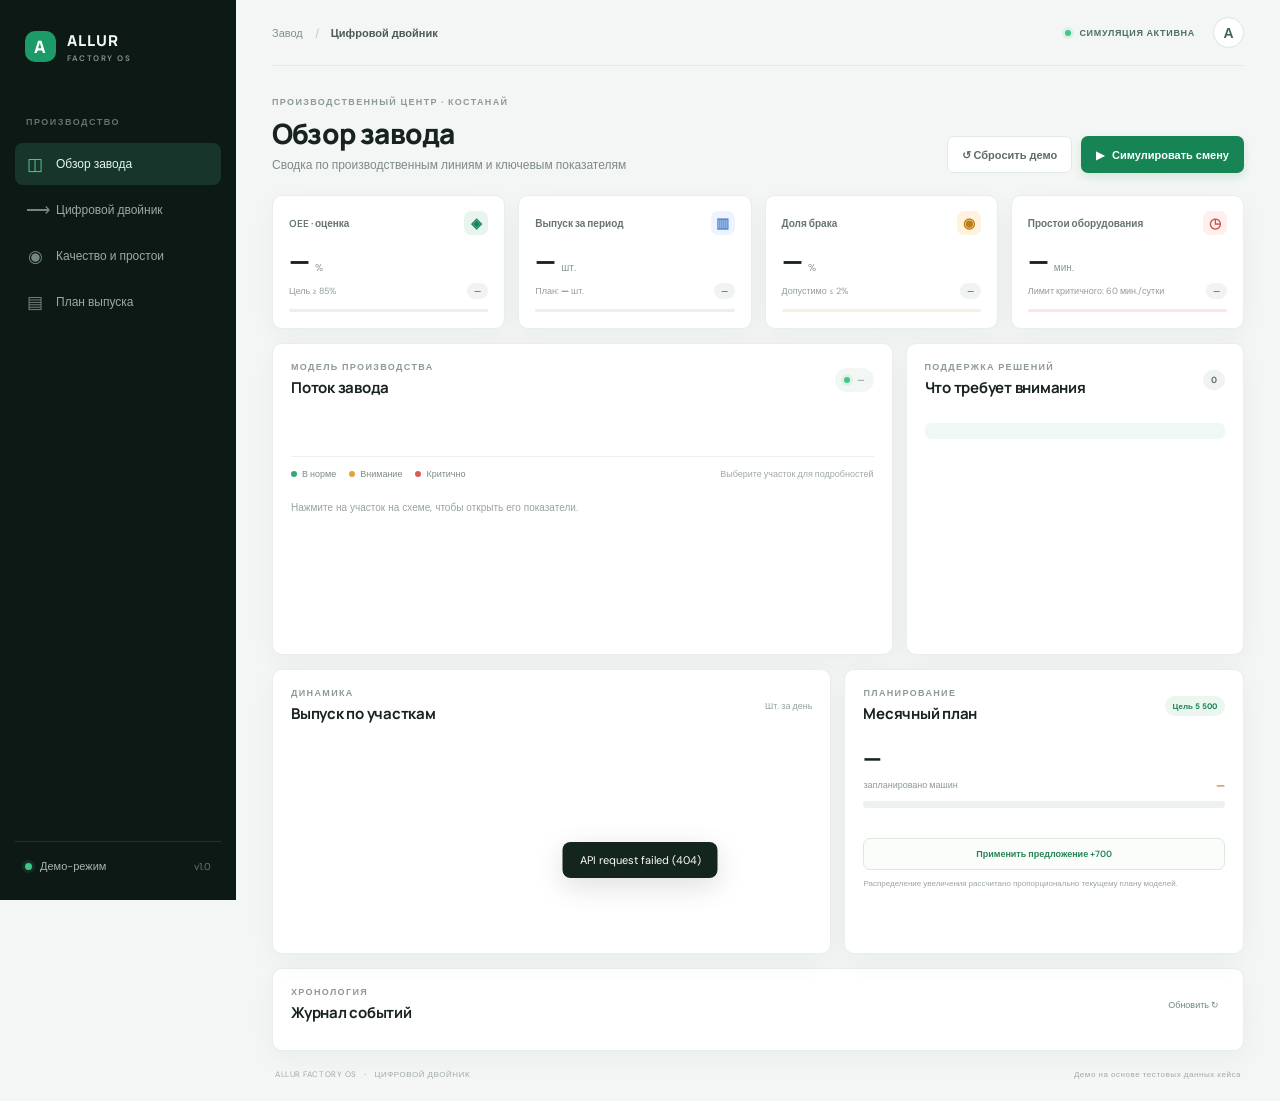
==== static/index.html @ 7ad5bb07 "new" ====
<!doctype html>
<html lang="ru">
<head>
  <meta charset="utf-8">
  <meta name="viewport" content="width=device-width, initial-scale=1">
  <meta name="theme-color" content="#0b1715">
  <title>Allur · Цифровой двойник</title>
  <link rel="preconnect" href="https://fonts.googleapis.com">
  <link rel="preconnect" href="https://fonts.gstatic.com" crossorigin>
  <link href="https://fonts.googleapis.com/css2?family=DM+Sans:wght@400;500;600;700&family=Manrope:wght@400;500;600;700;800&display=swap" rel="stylesheet">
  <link rel="stylesheet" href="/static/styles.css">
</head>
<body>
  <div class="app-shell">
    <aside class="sidebar">
      <a class="brand" href="/" aria-label="Allur главная"><span class="brand-mark">A</span><span>ALLUR <small>FACTORY OS</small></span></a>
      <div class="side-label">ПРОИЗВОДСТВО</div>
      <a class="nav-item active" href="#overview"><span>◫</span> Обзор завода</a>
      <a class="nav-item" href="#flow"><span>⟶</span> Цифровой двойник</a>
      <a class="nav-item" href="#quality"><span>◉</span> Качество и простои</a>
      <a class="nav-item" href="#planning"><span>▤</span> План выпуска</a>
      <div class="sidebar-bottom"><span class="live-dot"></span><span>Демо-режим</span><span class="side-version">v1.0</span></div>
    </aside>

    <main class="main-content" id="overview">
      <header class="topbar">
        <div class="breadcrumbs">Завод <span>/</span> <b>Цифровой двойник</b></div>
        <div class="topbar-right"><span class="live-indicator"><i></i> СИМУЛЯЦИЯ АКТИВНА</span><span class="avatar">А</span></div>
      </header>

      <section class="page-heading">
        <div><div class="eyebrow">ПРОИЗВОДСТВЕННЫЙ ЦЕНТР · КОСТАНАЙ</div><h1>Обзор завода</h1><p id="subtitle">Сводка по производственным линиям и ключевым показателям</p></div>
        <div class="heading-actions"><button class="button button-quiet" id="reset-button">↺ Сбросить демо</button><button class="button button-primary" id="shift-button">▶ <span>Симулировать смену</span></button></div>
      </section>

      <section class="kpi-grid" aria-label="Ключевые показатели">
        <article class="kpi-card"><div class="kpi-top"><span>OEE · оценка</span><span class="kpi-icon green">◈</span></div><div class="kpi-value"><strong id="kpi-oee">—</strong><span>%</span></div><div class="kpi-foot"><span id="oee-note">Цель ≥ 85%</span><span id="oee-state" class="pill">—</span></div><div class="meter"><i id="oee-meter"></i></div></article>
        <article class="kpi-card"><div class="kpi-top"><span>Выпуск за период</span><span class="kpi-icon blue">▥</span></div><div class="kpi-value"><strong id="kpi-output">—</strong><span>шт.</span></div><div class="kpi-foot"><span>План: <b id="kpi-planned">—</b> шт.</span><span id="attainment" class="pill">—</span></div><div class="meter blue-meter"><i id="output-meter"></i></div></article>
        <article class="kpi-card"><div class="kpi-top"><span>Доля брака</span><span class="kpi-icon amber">◉</span></div><div class="kpi-value"><strong id="kpi-defects">—</strong><span>%</span></div><div class="kpi-foot"><span>Допустимо ≤ 2%</span><span id="quality-state" class="pill">—</span></div><div class="meter amber-meter"><i id="quality-meter"></i></div></article>
        <article class="kpi-card"><div class="kpi-top"><span>Простои оборудования</span><span class="kpi-icon rose">◷</span></div><div class="kpi-value"><strong id="kpi-downtime">—</strong><span>мин.</span></div><div class="kpi-foot"><span>Лимит критичного: 60 мин./сутки</span><span id="downtime-state" class="pill">—</span></div><div class="meter rose-meter"><i id="downtime-meter"></i></div></article>
      </section>

      <section class="content-grid">
        <article class="panel flow-panel" id="flow">
          <div class="panel-heading"><div><div class="eyebrow">МОДЕЛЬ ПРОИЗВОДСТВА</div><h2>Поток завода</h2></div><span class="date-chip"><i></i><span id="flow-date">—</span></span></div>
          <div class="flow-map" id="flow-map"></div>
          <div class="flow-legend"><span><i class="legend-dot normal"></i>В норме</span><span><i class="legend-dot warning"></i>Внимание</span><span><i class="legend-dot critical"></i>Критично</span><span class="flow-hint">Выберите участок для подробностей</span></div>
          <div class="area-detail" id="area-detail"><div class="detail-empty">Нажмите на участок на схеме, чтобы открыть его показатели.</div></div>
        </article>

        <article class="panel insights-panel" id="quality">
          <div class="panel-heading"><div><div class="eyebrow">ПОДДЕРЖКА РЕШЕНИЙ</div><h2>Что требует внимания</h2></div><span class="count-badge" id="insight-count">0</span></div>
          <div class="insights-list" id="insights-list"></div>
          <div class="alert-box" id="alert-box"></div>
        </article>
      </section>

      <section class="lower-grid">
        <article class="panel chart-panel"><div class="panel-heading"><div><div class="eyebrow">ДИНАМИКА</div><h2>Выпуск по участкам</h2></div><span class="chart-caption">Шт. за день</span></div><div class="chart-wrap"><canvas id="output-chart" height="210"></canvas></div><div class="chart-legend" id="chart-legend"></div></article>
        <article class="panel planning-panel" id="planning"><div class="panel-heading"><div><div class="eyebrow">ПЛАНИРОВАНИЕ</div><h2>Месячный план</h2></div><span class="target-chip">Цель 5 500</span></div><div class="plan-summary"><div><strong id="plan-total">—</strong><span>запланировано машин</span></div><div class="plan-gap" id="plan-gap">—</div></div><div class="plan-progress"><div id="plan-progress-fill"></div></div><div class="plan-list" id="plan-list"></div><button class="button button-outline" id="apply-plan-button">Применить предложение +700</button><p class="muted-note">Распределение увеличения рассчитано пропорционально текущему плану моделей.</p></article>
      </section>

      <section class="panel event-panel"><div class="panel-heading"><div><div class="eyebrow">ХРОНОЛОГИЯ</div><h2>Журнал событий</h2></div><button class="text-button" id="refresh-button">Обновить ↻</button></div><div class="event-list" id="event-list"></div></section>
      <footer class="footer"><span>ALLUR FACTORY OS <b>·</b> ЦИФРОВОЙ ДВОЙНИК</span><span>Демо на основе тестовых данных кейса</span></footer>
    </main>
  </div>

  <dialog id="scenario-dialog" class="scenario-dialog"><form method="dialog"><button class="dialog-close" aria-label="Закрыть">×</button></form><div class="eyebrow">ДЕМО-СЦЕНАРИЙ</div><h2>Выберите событие смены</h2><p>Новые данные добавятся в цифровой двойник и обновят показатели, статусы участков и рекомендации.</p><div class="scenario-options"><button class="scenario-option" data-scenario="normal"><span class="scenario-symbol green">✓</span><span><b>Штатная смена</b><small>Плановая работа без сбоев</small></span><span>→</span></button><button class="scenario-option" data-scenario="failure"><span class="scenario-symbol red">!</span><span><b>Сбой оборудования</b><small>Камера окраски простаивает 68 минут</small></span><span>→</span></button><button class="scenario-option" data-scenario="quality"><span class="scenario-symbol amber">◉</span><span><b>Рост брака</b><small>На окраске обнаружено 8 дефектов</small></span><span>→</span></button></div></dialog>
  <div class="toast" id="toast" role="status"></div>
  <script src="/static/app.js"></script>
</body>
</html>
---- static/styles.css ----
:root{--bg:#f3f6f4;--surface:#fff;--ink:#18231f;--muted:#7f8d86;--line:#e8eeea;--green:#18855b;--green-dark:#0d6240;--green-pale:#e8f5ee;--amber:#d89124;--amber-pale:#fff3dd;--red:#d7544d;--red-pale:#fff0ee;--blue:#4b83d1;--shadow:0 8px 28px rgba(29,55,43,.045)}*{box-sizing:border-box}body{margin:0;background:var(--bg);color:var(--ink);font-family:'DM Sans',sans-serif;font-size:14px}button{font:inherit;cursor:pointer}.app-shell{min-height:100vh}.sidebar{position:fixed;inset:0 auto 0 0;width:236px;background:#0c1915;color:#a5b5ac;padding:24px 15px;display:flex;flex-direction:column;z-index:5}.brand{height:44px;display:flex;align-items:center;gap:11px;padding:0 10px;color:#f4f8f5;text-decoration:none;font-family:Manrope,sans-serif;font-weight:800;font-size:15px;letter-spacing:1px}.brand small{display:block;font:600 8px 'DM Sans',sans-serif;color:#83988d;letter-spacing:1.55px;margin-top:2px}.brand-mark{width:31px;height:31px;border-radius:10px;background:#1c9b68;color:white;display:grid;place-items:center;font:800 17px Manrope}.side-label{margin:48px 11px 13px;color:#62746a;font-size:9px;font-weight:700;letter-spacing:1.5px}.nav-item{height:42px;padding:0 11px;border-radius:8px;display:flex;align-items:center;gap:12px;color:#9aaba2;text-decoration:none;font-weight:500;font-size:12px;margin:2px 0}.nav-item span{font-size:17px;width:18px;text-align:center;color:#74877c}.nav-item.active{background:#17352a;color:#e6f7ed}.nav-item.active span{color:#57cd91}.sidebar-bottom{margin-top:auto;border-top:1px solid #22332b;padding:17px 10px 3px;display:flex;align-items:center;gap:8px;font-size:11px}.live-dot,.live-indicator i,.date-chip i{width:7px;height:7px;border-radius:50%;background:#40c784;box-shadow:0 0 0 3px rgba(64,199,132,.12)}.side-version{margin-left:auto;color:#677970;font-size:10px}.main-content{margin-left:236px;max-width:1620px;padding:0 36px 18px}.topbar{height:66px;border-bottom:1px solid #e5ebe7;display:flex;align-items:center;justify-content:space-between}.breadcrumbs{font-size:11px;color:#84918a}.breadcrumbs span{margin:0 9px;color:#bec8c2}.breadcrumbs b{color:#4c5b53;font-weight:600}.topbar-right{display:flex;align-items:center;gap:18px}.live-indicator{font-size:9px;letter-spacing:.7px;font-weight:700;color:#4c7160;display:flex;align-items:center;gap:8px}.live-indicator i{width:6px;height:6px}.avatar{width:31px;height:31px;border:1px solid #dce5df;border-radius:50%;display:grid;place-items:center;color:#416655;background:white;font-weight:700}.page-heading{display:flex;justify-content:space-between;align-items:flex-end;padding:30px 0 22px}.eyebrow{font-size:9px;letter-spacing:1.35px;font-weight:700;color:#8d9b93}.page-heading h1{font:800 28px Manrope,sans-serif;margin:6px 0 5px;letter-spacing:-.8px}.page-heading p{margin:0;color:#7e8b84;font-size:12px}.heading-actions{display:flex;gap:9px}.button{height:37px;padding:0 14px;border:1px solid transparent;border-radius:7px;font-size:11px;font-weight:600;display:inline-flex;align-items:center;justify-content:center;gap:8px;transition:.15s}.button:disabled{opacity:.6;cursor:wait}.button-primary{background:#168455;color:white;box-shadow:0 4px 10px #16845524}.button-primary:hover{background:#0d7047}.button-quiet{background:white;border-color:#e1e9e3;color:#5e6c64}.button-quiet:hover,.button-outline:hover{border-color:#168455;color:#168455}.kpi-grid{display:grid;grid-template-columns:repeat(4,minmax(0,1fr));gap:13px}.kpi-card,.panel{background:var(--surface);border:1px solid var(--line);border-radius:10px;box-shadow:var(--shadow)}.kpi-card{padding:15px 16px 13px;min-height:134px}.kpi-top{display:flex;justify-content:space-between;align-items:center;color:#66756c;font-size:10px;font-weight:600}.kpi-icon{width:24px;height:24px;border-radius:7px;display:grid;place-items:center;font-size:14px}.green{color:#17875b;background:var(--green-pale)}.blue{color:#4b83d1;background:#edf4ff}.amber{color:#bd7d19;background:var(--amber-pale)}.rose{color:#c7524a;background:var(--red-pale)}.kpi-value{display:flex;align-items:baseline;gap:6px;margin:7px 0 4px}.kpi-value strong{font:800 27px Manrope,sans-serif;letter-spacing:-1px}.kpi-value>span{font-size:10px;color:#8b9991}.kpi-foot{display:flex;align-items:center;justify-content:space-between;color:#929e97;font-size:9px}.kpi-foot b{color:#65736b;font-weight:600}.pill{border-radius:20px;padding:3px 7px;background:#f0f3f1;color:#69766f;font-size:8px;font-weight:700}.pill.good{background:var(--green-pale);color:#17875b}.pill.warn{background:var(--amber-pale);color:#a87114}.pill.bad{background:var(--red-pale);color:#c04b43}.meter{height:3px;background:#e9f1ec;border-radius:5px;margin-top:10px;overflow:hidden}.meter i{display:block;height:100%;width:0;background:#25a56e;border-radius:5px;transition:width .4s}.blue-meter i{background:#6294dc}.amber-meter{background:#f7f0e3}.amber-meter i{background:#dda33d}.rose-meter{background:#f7e8e6}.rose-meter i{background:#d66a62}.content-grid{display:grid;grid-template-columns:minmax(0,1.65fr) minmax(300px,.9fr);gap:13px;margin-top:14px}.panel{padding:17px 18px}.flow-panel,.insights-panel{min-height:312px}.panel-heading{display:flex;align-items:center;justify-content:space-between}.panel-heading h2{font:700 15px Manrope,sans-serif;margin:4px 0 0;letter-spacing:-.25px}.date-chip{background:#f3f7f4;color:#6c7c72;border-radius:20px;padding:6px 9px;display:flex;align-items:center;gap:7px;font-size:9px}.date-chip i{width:6px;height:6px}.flow-map{display:grid;grid-template-columns:repeat(6,minmax(0,1fr));gap:0;align-items:center;margin:35px 0 23px}.flow-node{position:relative;text-align:center;cursor:pointer;min-width:0}.flow-node:not(:last-child):after{content:'';position:absolute;top:22px;left:calc(50% + 26px);right:calc(-50% + 26px);height:1px;background:#dce7df}.flow-node:not(:last-child):before{content:'›';position:absolute;top:12px;right:-3px;color:#9eafa4;font-size:19px;z-index:1}.node-icon{margin:0 auto 9px;width:45px;height:45px;border-radius:12px;border:1px solid #dfeae2;background:#f5faf6;display:grid;place-items:center;font-size:19px;position:relative;z-index:2;transition:.2s}.flow-node:hover .node-icon,.flow-node.selected .node-icon{transform:translateY(-2px);box-shadow:0 5px 14px #17352a15}.flow-node.normal .node-icon{color:#17875b;border-color:#cde8d7;background:#eff9f2}.flow-node.warning .node-icon{color:#b77b1e;border-color:#f1dfb9;background:#fff8e9}.flow-node.critical .node-icon{color:#c85048;border-color:#f4ceca;background:#fff1ef;animation:softPulse 1.8s infinite}@keyframes softPulse{50%{box-shadow:0 0 0 5px #db5b4b12}}.node-name{font-size:9px;line-height:1.35;font-weight:700;color:#405047;min-height:24px}.node-status{font-size:8px;margin-top:4px;color:#96a39c}.flow-node.normal .node-status{color:#299268}.flow-node.warning .node-status{color:#b27a20}.flow-node.critical .node-status{color:#c65249}.flow-legend{display:flex;align-items:center;gap:13px;border-top:1px solid #edf1ee;padding-top:11px;color:#7d8b82;font-size:9px}.flow-legend>span{display:flex;align-items:center;gap:5px}.legend-dot{height:6px;width:6px;border-radius:50%}.legend-dot.normal{background:#34a871}.legend-dot.warning{background:#e0a53b}.legend-dot.critical{background:#d95d54}.flow-hint{margin-left:auto;color:#a0aaa4}.area-detail{margin-top:12px;min-height:39px}.detail-empty{font-size:10px;color:#98a39d;padding:9px 0}.detail-card{display:grid;grid-template-columns:1fr repeat(3,auto);gap:17px;align-items:center;padding:9px 11px;background:#f7faf8;border:1px solid #edf2ee;border-radius:7px}.detail-title{font-size:10px;font-weight:700}.detail-title small{display:block;color:#89978f;font-size:8px;font-weight:400;margin-top:3px}.detail-metric{font-size:11px;font-weight:700;text-align:right}.detail-metric small{display:block;color:#91a098;font-size:8px;font-weight:400;margin-top:3px}.count-badge{background:#f0f3f1;border-radius:20px;padding:4px 8px;color:#66746c;font-size:9px;font-weight:700}.insights-list{margin-top:15px;display:grid;gap:8px}.insight{border:1px solid #edf0ed;border-radius:7px;padding:10px 11px;display:grid;grid-template-columns:25px 1fr;gap:9px}.insight-mark{height:24px;width:24px;border-radius:7px;background:#fff3e1;color:#bb7e1b;display:grid;place-items:center;font-size:12px}.insight.high .insight-mark{background:#fff0ee;color:#c75048}.insight h3{font-size:10px;margin:0 0 4px;font-weight:700}.insight p{font-size:9px;line-height:1.45;color:#77867d;margin:0}.insight .action{color:#526258;margin-top:5px}.alert-box{margin-top:10px;background:#f0f8f3;color:#527460;border-radius:6px;padding:8px 10px;font-size:9px;line-height:1.4}.alert-box.has-alert{background:#fff5e8;color:#97671c}.lower-grid{display:grid;grid-template-columns:minmax(0,1.4fr) minmax(300px,1fr);gap:13px;margin-top:14px}.chart-panel,.planning-panel{min-height:285px}.chart-caption{font-size:9px;color:#93a098}.chart-wrap{height:190px;margin-top:10px}.chart-wrap canvas{width:100%;height:100%}.chart-legend{display:flex;gap:17px;color:#748279;font-size:9px}.chart-legend span{display:flex;align-items:center;gap:6px}.chart-legend i{height:7px;width:7px;border-radius:50%}.target-chip{font-size:8px;color:#188459;background:#eaf6ee;padding:5px 8px;border-radius:20px;font-weight:700}.plan-summary{display:flex;justify-content:space-between;align-items:flex-end;margin:17px 0 9px}.plan-summary>div:first-child strong{font:800 24px Manrope,sans-serif;letter-spacing:-.8px;display:block}.plan-summary>div:first-child span{font-size:9px;color:#8c9991}.plan-gap{font-size:10px;color:#bb7e1b;font-weight:700}.plan-progress{height:7px;border-radius:8px;background:#edf2ee;overflow:hidden}.plan-progress div{height:100%;background:linear-gradient(90deg,#18865a,#54bd86);border-radius:8px;width:0;transition:width .4s}.plan-list{display:grid;gap:8px;margin:15px 0}.plan-row{display:grid;grid-template-columns:minmax(100px,1fr) 1.2fr 50px;gap:10px;align-items:center;font-size:9px;color:#58675e}.plan-row strong{text-align:right;font-size:9px}.plan-bar{height:5px;border-radius:5px;background:#edf2ee;overflow:hidden}.plan-bar i{height:100%;display:block;background:#7cbd96;border-radius:5px}.plan-add{font-size:8px;color:#248357;text-align:right}.button-outline{height:32px;width:100%;border-color:#dce8df;color:#268357;background:#fbfdfb;font-size:9px}.muted-note{color:#9aa59e;font-size:8px;line-height:1.4;margin:8px 0 0}.event-panel{margin-top:14px}.event-list{display:grid;margin-top:10px}.event-row{display:grid;grid-template-columns:23px 1fr auto;align-items:start;gap:9px;padding:10px 2px;border-top:1px solid #f0f3f1}.event-icon{width:21px;height:21px;border-radius:7px;background:#eff7f1;color:#27875a;display:grid;place-items:center;font-size:11px}.event-icon.critical{background:#fff0ee;color:#c75048}.event-icon.warning{background:#fff5e6;color:#b77d20}.event-copy b{font-size:9px;font-weight:700}.event-copy p{margin:3px 0 0;color:#8a9790;font-size:8px}.event-time{font-size:8px;color:#a0aaa4;white-space:nowrap}.event-empty{padding:19px 0;text-align:center;color:#9aa59e;font-size:10px}.text-button{border:0;background:none;color:#6f8a7a;font-size:9px}.footer{display:flex;justify-content:space-between;padding:18px 3px 4px;color:#a1aca5;font-size:8px;letter-spacing:.55px}.footer b{margin:0 5px;color:#bdc8c1}.scenario-dialog{width:min(460px,calc(100% - 28px));border:1px solid #e6ede8;border-radius:14px;padding:24px;box-shadow:0 20px 80px #0c19154a}.scenario-dialog::backdrop{background:#0c19158a;backdrop-filter:blur(3px)}.scenario-dialog h2{font:800 21px Manrope,sans-serif;margin:7px 0}.scenario-dialog>p{font-size:11px;line-height:1.55;color:#7d8982;margin:0 0 17px}.dialog-close{position:absolute;right:15px;top:13px;border:0;background:none;color:#75837b;font-size:23px}.scenario-options{display:grid;gap:8px}.scenario-option{border:1px solid #e8eeea;border-radius:8px;background:#fff;display:grid;grid-template-columns:33px 1fr auto;align-items:center;text-align:left;gap:10px;padding:11px}.scenario-option:hover{border-color:#a8d7b8;background:#fbfefb}.scenario-symbol{width:31px;height:31px;border-radius:9px;display:grid;place-items:center}.scenario-symbol.red{background:#fff0ee;color:#c85048}.scenario-option b,.scenario-option small{display:block}.scenario-option b{font-size:10px}.scenario-option small{margin-top:4px;color:#89968e;font-size:9px}.scenario-option>span:last-child{font-size:17px;color:#8b9991}.toast{position:fixed;bottom:22px;left:50%;transform:translate(-50%,20px);padding:11px 17px;background:#13251c;color:white;border-radius:8px;font-size:11px;box-shadow:0 8px 30px #0002;opacity:0;pointer-events:none;transition:.2s;z-index:10}.toast.show{opacity:1;transform:translate(-50%,0)}
@media(max-width:1120px){.main-content{padding:0 23px 18px}.sidebar{width:205px}.main-content{margin-left:205px}.kpi-grid{grid-template-columns:repeat(2,1fr)}.content-grid{grid-template-columns:1fr}.insights-panel{min-height:0}.flow-map{margin-top:29px}.lower-grid{grid-template-columns:1fr}.chart-panel{min-height:270px}}
@media(max-width:700px){.sidebar{width:56px;padding:15px 7px}.brand{padding:0;justify-content:center}.brand>span:last-child,.side-label,.nav-item:not(.active),.nav-item.active{font-size:0}.brand-mark{flex-shrink:0}.nav-item{justify-content:center;padding:0}.nav-item span{font-size:18px}.sidebar-bottom{justify-content:center;padding:13px 0}.sidebar-bottom span:not(.live-dot){display:none}.main-content{margin-left:56px;padding:0 13px 16px}.topbar{height:52px}.breadcrumbs{font-size:9px}.topbar-right{gap:9px}.live-indicator{font-size:0}.live-indicator i{width:8px;height:8px}.page-heading{display:block;padding:22px 0 15px}.page-heading h1{font-size:24px}.page-heading p{font-size:10px;max-width:290px;line-height:1.5}.heading-actions{margin-top:14px}.heading-actions .button{flex:1;padding:0 8px;font-size:9px}.kpi-grid{gap:8px}.kpi-card{padding:12px 11px;min-height:128px}.kpi-top{font-size:9px}.kpi-value strong{font-size:23px}.kpi-foot{font-size:8px}.panel{padding:14px 12px}.panel-heading h2{font-size:14px}.content-grid,.lower-grid{gap:9px;margin-top:9px}.flow-map{grid-template-columns:repeat(3,1fr);row-gap:18px;margin:22px 0 14px}.flow-node:nth-child(3):after,.flow-node:nth-child(3):before{display:none}.flow-node:not(:last-child):after{left:calc(50% + 24px);right:calc(-50% + 23px)}.node-icon{width:40px;height:40px;margin-bottom:6px}.flow-node:not(:last-child):before{top:10px}.node-name{font-size:8px}.flow-legend{gap:7px;flex-wrap:wrap;font-size:8px}.flow-hint{display:none}.detail-card{grid-template-columns:1fr 1fr;gap:9px}.detail-title{grid-column:1/-1}.detail-metric{text-align:left}.chart-wrap{height:165px}.chart-legend{gap:10px}.plan-row{grid-template-columns:minmax(90px,1fr) 1fr 43px}.footer{font-size:7px}.footer span:last-child{max-width:110px;text-align:right}}
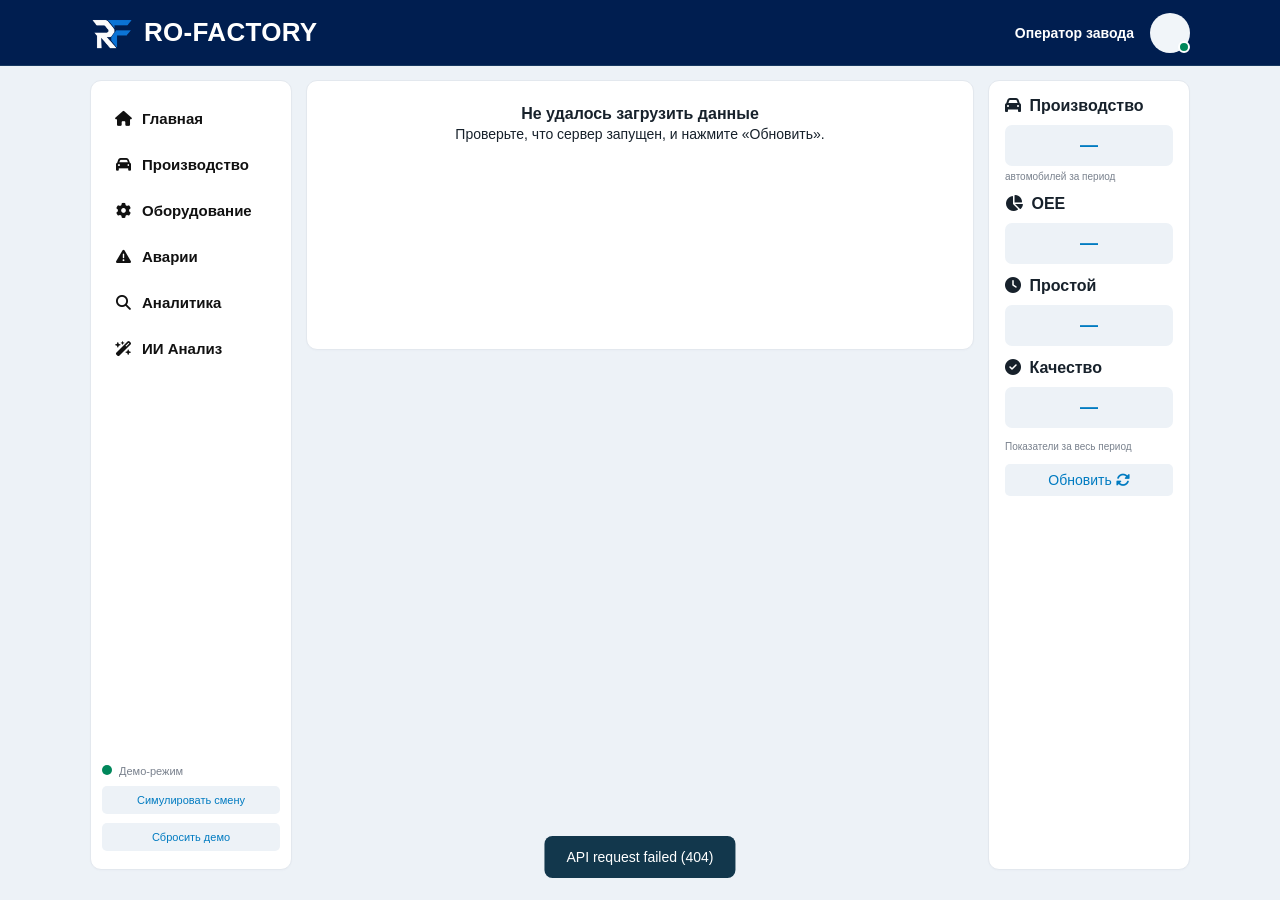
==== commit dc461c43: "feat: redesign dashboard with automotive palette and line charts" ====
--- a/static/index.html
+++ b/static/index.html
@@ -1,72 +1,7 @@
 <!doctype html>
-<html lang="ru">
-<head>
-  <meta charset="utf-8">
-  <meta name="viewport" content="width=device-width, initial-scale=1">
-  <meta name="theme-color" content="#0b1715">
-  <title>Allur · Цифровой двойник</title>
-  <link rel="preconnect" href="https://fonts.googleapis.com">
-  <link rel="preconnect" href="https://fonts.gstatic.com" crossorigin>
-  <link href="https://fonts.googleapis.com/css2?family=DM+Sans:wght@400;500;600;700&family=Manrope:wght@400;500;600;700;800&display=swap" rel="stylesheet">
-  <link rel="stylesheet" href="/static/styles.css">
-</head>
-<body>
-  <div class="app-shell">
-    <aside class="sidebar">
-      <a class="brand" href="/" aria-label="Allur главная"><span class="brand-mark">A</span><span>ALLUR <small>FACTORY OS</small></span></a>
-      <div class="side-label">ПРОИЗВОДСТВО</div>
-      <a class="nav-item active" href="#overview"><span>◫</span> Обзор завода</a>
-      <a class="nav-item" href="#flow"><span>⟶</span> Цифровой двойник</a>
-      <a class="nav-item" href="#quality"><span>◉</span> Качество и простои</a>
-      <a class="nav-item" href="#planning"><span>▤</span> План выпуска</a>
-      <div class="sidebar-bottom"><span class="live-dot"></span><span>Демо-режим</span><span class="side-version">v1.0</span></div>
-    </aside>
-
-    <main class="main-content" id="overview">
-      <header class="topbar">
-        <div class="breadcrumbs">Завод <span>/</span> <b>Цифровой двойник</b></div>
-        <div class="topbar-right"><span class="live-indicator"><i></i> СИМУЛЯЦИЯ АКТИВНА</span><span class="avatar">А</span></div>
-      </header>
-
-      <section class="page-heading">
-        <div><div class="eyebrow">ПРОИЗВОДСТВЕННЫЙ ЦЕНТР · КОСТАНАЙ</div><h1>Обзор завода</h1><p id="subtitle">Сводка по производственным линиям и ключевым показателям</p></div>
-        <div class="heading-actions"><button class="button button-quiet" id="reset-button">↺ Сбросить демо</button><button class="button button-primary" id="shift-button">▶ <span>Симулировать смену</span></button></div>
-      </section>
-
-      <section class="kpi-grid" aria-label="Ключевые показатели">
-        <article class="kpi-card"><div class="kpi-top"><span>OEE · оценка</span><span class="kpi-icon green">◈</span></div><div class="kpi-value"><strong id="kpi-oee">—</strong><span>%</span></div><div class="kpi-foot"><span id="oee-note">Цель ≥ 85%</span><span id="oee-state" class="pill">—</span></div><div class="meter"><i id="oee-meter"></i></div></article>
-        <article class="kpi-card"><div class="kpi-top"><span>Выпуск за период</span><span class="kpi-icon blue">▥</span></div><div class="kpi-value"><strong id="kpi-output">—</strong><span>шт.</span></div><div class="kpi-foot"><span>План: <b id="kpi-planned">—</b> шт.</span><span id="attainment" class="pill">—</span></div><div class="meter blue-meter"><i id="output-meter"></i></div></article>
-        <article class="kpi-card"><div class="kpi-top"><span>Доля брака</span><span class="kpi-icon amber">◉</span></div><div class="kpi-value"><strong id="kpi-defects">—</strong><span>%</span></div><div class="kpi-foot"><span>Допустимо ≤ 2%</span><span id="quality-state" class="pill">—</span></div><div class="meter amber-meter"><i id="quality-meter"></i></div></article>
-        <article class="kpi-card"><div class="kpi-top"><span>Простои оборудования</span><span class="kpi-icon rose">◷</span></div><div class="kpi-value"><strong id="kpi-downtime">—</strong><span>мин.</span></div><div class="kpi-foot"><span>Лимит критичного: 60 мин./сутки</span><span id="downtime-state" class="pill">—</span></div><div class="meter rose-meter"><i id="downtime-meter"></i></div></article>
-      </section>
-
-      <section class="content-grid">
-        <article class="panel flow-panel" id="flow">
-          <div class="panel-heading"><div><div class="eyebrow">МОДЕЛЬ ПРОИЗВОДСТВА</div><h2>Поток завода</h2></div><span class="date-chip"><i></i><span id="flow-date">—</span></span></div>
-          <div class="flow-map" id="flow-map"></div>
-          <div class="flow-legend"><span><i class="legend-dot normal"></i>В норме</span><span><i class="legend-dot warning"></i>Внимание</span><span><i class="legend-dot critical"></i>Критично</span><span class="flow-hint">Выберите участок для подробностей</span></div>
-          <div class="area-detail" id="area-detail"><div class="detail-empty">Нажмите на участок на схеме, чтобы открыть его показатели.</div></div>
-        </article>
-
-        <article class="panel insights-panel" id="quality">
-          <div class="panel-heading"><div><div class="eyebrow">ПОДДЕРЖКА РЕШЕНИЙ</div><h2>Что требует внимания</h2></div><span class="count-badge" id="insight-count">0</span></div>
-          <div class="insights-list" id="insights-list"></div>
-          <div class="alert-box" id="alert-box"></div>
-        </article>
-      </section>
-
-      <section class="lower-grid">
-        <article class="panel chart-panel"><div class="panel-heading"><div><div class="eyebrow">ДИНАМИКА</div><h2>Выпуск по участкам</h2></div><span class="chart-caption">Шт. за день</span></div><div class="chart-wrap"><canvas id="output-chart" height="210"></canvas></div><div class="chart-legend" id="chart-legend"></div></article>
-        <article class="panel planning-panel" id="planning"><div class="panel-heading"><div><div class="eyebrow">ПЛАНИРОВАНИЕ</div><h2>Месячный план</h2></div><span class="target-chip">Цель 5 500</span></div><div class="plan-summary"><div><strong id="plan-total">—</strong><span>запланировано машин</span></div><div class="plan-gap" id="plan-gap">—</div></div><div class="plan-progress"><div id="plan-progress-fill"></div></div><div class="plan-list" id="plan-list"></div><button class="button button-outline" id="apply-plan-button">Применить предложение +700</button><p class="muted-note">Распределение увеличения рассчитано пропорционально текущему плану моделей.</p></article>
-      </section>
-
-      <section class="panel event-panel"><div class="panel-heading"><div><div class="eyebrow">ХРОНОЛОГИЯ</div><h2>Журнал событий</h2></div><button class="text-button" id="refresh-button">Обновить ↻</button></div><div class="event-list" id="event-list"></div></section>
-      <footer class="footer"><span>ALLUR FACTORY OS <b>·</b> ЦИФРОВОЙ ДВОЙНИК</span><span>Демо на основе тестовых данных кейса</span></footer>
-    </main>
-  </div>
-
-  <dialog id="scenario-dialog" class="scenario-dialog"><form method="dialog"><button class="dialog-close" aria-label="Закрыть">×</button></form><div class="eyebrow">ДЕМО-СЦЕНАРИЙ</div><h2>Выберите событие смены</h2><p>Новые данные добавятся в цифровой двойник и обновят показатели, статусы участков и рекомендации.</p><div class="scenario-options"><button class="scenario-option" data-scenario="normal"><span class="scenario-symbol green">✓</span><span><b>Штатная смена</b><small>Плановая работа без сбоев</small></span><span>→</span></button><button class="scenario-option" data-scenario="failure"><span class="scenario-symbol red">!</span><span><b>Сбой оборудования</b><small>Камера окраски простаивает 68 минут</small></span><span>→</span></button><button class="scenario-option" data-scenario="quality"><span class="scenario-symbol amber">◉</span><span><b>Рост брака</b><small>На окраске обнаружено 8 дефектов</small></span><span>→</span></button></div></dialog>
-  <div class="toast" id="toast" role="status"></div>
-  <script src="/static/app.js"></script>
-</body>
-</html>
+<html lang="ru"><head><meta charset="utf-8"><meta name="viewport" content="width=device-width,initial-scale=1"><meta name="theme-color" content="#001e50"><title>RO-FACTORY · Цифровой двойник</title><link rel="stylesheet" href="/static/vendor/fontawesome/css/all.min.css"><link rel="icon" type="image/png" href="/static/assets/ro-factory-logo.png"><link rel="stylesheet" href="/static/styles.css"></head><body>
+<header class="header"><div class="header-inner"><a class="brand" href="#home"><img class="brand-logo" src="/static/assets/ro-factory-logo.png" alt=""><span>RO-FACTORY</span></a><div class="profile"><span>Оператор завода</span><span class="avatar"><i></i></span></div></div></header>
+<div class="layout"><aside class="sidebar"><nav aria-label="Разделы"><a href="#home" data-page="home"><i class="fa-solid fa-house" aria-hidden="true"></i> <span>Главная</span></a><a href="#production" data-page="production"><i class="fa-solid fa-car" aria-hidden="true"></i> <span>Производство</span></a><a href="#equipment" data-page="equipment"><i class="fa-solid fa-gear" aria-hidden="true"></i> <span>Оборудование</span></a><a href="#incidents" data-page="incidents"><i class="fa-solid fa-triangle-exclamation" aria-hidden="true"></i> <span>Аварии</span></a><a href="#analytics" data-page="analytics"><i class="fa-solid fa-magnifying-glass" aria-hidden="true"></i> <span>Аналитика</span></a><a href="#ai" data-page="ai"><i class="fa-solid fa-wand-magic-sparkles" aria-hidden="true"></i> <span>ИИ Анализ</span></a></nav><div class="sidebar-bottom"><span class="live-dot"></span> Демо-режим<button id="shift-button">Симулировать смену</button><button id="reset-button">Сбросить демо</button></div></aside>
+<main id="content" aria-live="polite"><div class="panel empty">Загрузка данных завода…</div></main>
+<aside class="kpi-sidebar" aria-label="Показатели за весь период"><div class="kpi"><h3><i class="fa-solid fa-car" aria-hidden="true"></i> Производство</h3><div id="kpi-output">—</div><small>автомобилей за период</small></div><div class="kpi"><h3><i class="fa-solid fa-chart-pie" aria-hidden="true"></i> OEE</h3><div id="kpi-oee">—</div></div><div class="kpi"><h3><i class="fa-solid fa-clock" aria-hidden="true"></i> Простой</h3><div id="kpi-downtime">—</div></div><div class="kpi"><h3><i class="fa-solid fa-circle-check" aria-hidden="true"></i> Качество</h3><div id="kpi-quality">—</div></div><small class="period">Показатели за весь период</small><button id="refresh-button">Обновить <i class="fa-solid fa-rotate" aria-hidden="true"></i></button></aside></div>
+<dialog id="scenario-dialog"><form method="dialog"><button class="dialog-close" aria-label="Закрыть"><i class="fa-solid fa-xmark" aria-hidden="true"></i></button></form><h2>Событие смены</h2><p>Выберите сценарий симуляции</p><div class="scenario-options"><button data-scenario="normal"><i class="fa-solid fa-check" aria-hidden="true"></i> Штатная смена</button><button data-scenario="failure"><i class="fa-solid fa-triangle-exclamation" aria-hidden="true"></i> Сбой оборудования</button><button data-scenario="quality"><i class="fa-solid fa-circle-exclamation" aria-hidden="true"></i> Рост брака</button></div></dialog><div class="toast" id="toast" role="status"></div><script src="/static/app.js"></script></body></html>
--- a/static/styles.css
+++ b/static/styles.css
@@ -1,3 +1,7 @@
-:root{--bg:#f3f6f4;--surface:#fff;--ink:#18231f;--muted:#7f8d86;--line:#e8eeea;--green:#18855b;--green-dark:#0d6240;--green-pale:#e8f5ee;--amber:#d89124;--amber-pale:#fff3dd;--red:#d7544d;--red-pale:#fff0ee;--blue:#4b83d1;--shadow:0 8px 28px rgba(29,55,43,.045)}*{box-sizing:border-box}body{margin:0;background:var(--bg);color:var(--ink);font-family:'DM Sans',sans-serif;font-size:14px}button{font:inherit;cursor:pointer}.app-shell{min-height:100vh}.sidebar{position:fixed;inset:0 auto 0 0;width:236px;background:#0c1915;color:#a5b5ac;padding:24px 15px;display:flex;flex-direction:column;z-index:5}.brand{height:44px;display:flex;align-items:center;gap:11px;padding:0 10px;color:#f4f8f5;text-decoration:none;font-family:Manrope,sans-serif;font-weight:800;font-size:15px;letter-spacing:1px}.brand small{display:block;font:600 8px 'DM Sans',sans-serif;color:#83988d;letter-spacing:1.55px;margin-top:2px}.brand-mark{width:31px;height:31px;border-radius:10px;background:#1c9b68;color:white;display:grid;place-items:center;font:800 17px Manrope}.side-label{margin:48px 11px 13px;color:#62746a;font-size:9px;font-weight:700;letter-spacing:1.5px}.nav-item{height:42px;padding:0 11px;border-radius:8px;display:flex;align-items:center;gap:12px;color:#9aaba2;text-decoration:none;font-weight:500;font-size:12px;margin:2px 0}.nav-item span{font-size:17px;width:18px;text-align:center;color:#74877c}.nav-item.active{background:#17352a;color:#e6f7ed}.nav-item.active span{color:#57cd91}.sidebar-bottom{margin-top:auto;border-top:1px solid #22332b;padding:17px 10px 3px;display:flex;align-items:center;gap:8px;font-size:11px}.live-dot,.live-indicator i,.date-chip i{width:7px;height:7px;border-radius:50%;background:#40c784;box-shadow:0 0 0 3px rgba(64,199,132,.12)}.side-version{margin-left:auto;color:#677970;font-size:10px}.main-content{margin-left:236px;max-width:1620px;padding:0 36px 18px}.topbar{height:66px;border-bottom:1px solid #e5ebe7;display:flex;align-items:center;justify-content:space-between}.breadcrumbs{font-size:11px;color:#84918a}.breadcrumbs span{margin:0 9px;color:#bec8c2}.breadcrumbs b{color:#4c5b53;font-weight:600}.topbar-right{display:flex;align-items:center;gap:18px}.live-indicator{font-size:9px;letter-spacing:.7px;font-weight:700;color:#4c7160;display:flex;align-items:center;gap:8px}.live-indicator i{width:6px;height:6px}.avatar{width:31px;height:31px;border:1px solid #dce5df;border-radius:50%;display:grid;place-items:center;color:#416655;background:white;font-weight:700}.page-heading{display:flex;justify-content:space-between;align-items:flex-end;padding:30px 0 22px}.eyebrow{font-size:9px;letter-spacing:1.35px;font-weight:700;color:#8d9b93}.page-heading h1{font:800 28px Manrope,sans-serif;margin:6px 0 5px;letter-spacing:-.8px}.page-heading p{margin:0;color:#7e8b84;font-size:12px}.heading-actions{display:flex;gap:9px}.button{height:37px;padding:0 14px;border:1px solid transparent;border-radius:7px;font-size:11px;font-weight:600;display:inline-flex;align-items:center;justify-content:center;gap:8px;transition:.15s}.button:disabled{opacity:.6;cursor:wait}.button-primary{background:#168455;color:white;box-shadow:0 4px 10px #16845524}.button-primary:hover{background:#0d7047}.button-quiet{background:white;border-color:#e1e9e3;color:#5e6c64}.button-quiet:hover,.button-outline:hover{border-color:#168455;color:#168455}.kpi-grid{display:grid;grid-template-columns:repeat(4,minmax(0,1fr));gap:13px}.kpi-card,.panel{background:var(--surface);border:1px solid var(--line);border-radius:10px;box-shadow:var(--shadow)}.kpi-card{padding:15px 16px 13px;min-height:134px}.kpi-top{display:flex;justify-content:space-between;align-items:center;color:#66756c;font-size:10px;font-weight:600}.kpi-icon{width:24px;height:24px;border-radius:7px;display:grid;place-items:center;font-size:14px}.green{color:#17875b;background:var(--green-pale)}.blue{color:#4b83d1;background:#edf4ff}.amber{color:#bd7d19;background:var(--amber-pale)}.rose{color:#c7524a;background:var(--red-pale)}.kpi-value{display:flex;align-items:baseline;gap:6px;margin:7px 0 4px}.kpi-value strong{font:800 27px Manrope,sans-serif;letter-spacing:-1px}.kpi-value>span{font-size:10px;color:#8b9991}.kpi-foot{display:flex;align-items:center;justify-content:space-between;color:#929e97;font-size:9px}.kpi-foot b{color:#65736b;font-weight:600}.pill{border-radius:20px;padding:3px 7px;background:#f0f3f1;color:#69766f;font-size:8px;font-weight:700}.pill.good{background:var(--green-pale);color:#17875b}.pill.warn{background:var(--amber-pale);color:#a87114}.pill.bad{background:var(--red-pale);color:#c04b43}.meter{height:3px;background:#e9f1ec;border-radius:5px;margin-top:10px;overflow:hidden}.meter i{display:block;height:100%;width:0;background:#25a56e;border-radius:5px;transition:width .4s}.blue-meter i{background:#6294dc}.amber-meter{background:#f7f0e3}.amber-meter i{background:#dda33d}.rose-meter{background:#f7e8e6}.rose-meter i{background:#d66a62}.content-grid{display:grid;grid-template-columns:minmax(0,1.65fr) minmax(300px,.9fr);gap:13px;margin-top:14px}.panel{padding:17px 18px}.flow-panel,.insights-panel{min-height:312px}.panel-heading{display:flex;align-items:center;justify-content:space-between}.panel-heading h2{font:700 15px Manrope,sans-serif;margin:4px 0 0;letter-spacing:-.25px}.date-chip{background:#f3f7f4;color:#6c7c72;border-radius:20px;padding:6px 9px;display:flex;align-items:center;gap:7px;font-size:9px}.date-chip i{width:6px;height:6px}.flow-map{display:grid;grid-template-columns:repeat(6,minmax(0,1fr));gap:0;align-items:center;margin:35px 0 23px}.flow-node{position:relative;text-align:center;cursor:pointer;min-width:0}.flow-node:not(:last-child):after{content:'';position:absolute;top:22px;left:calc(50% + 26px);right:calc(-50% + 26px);height:1px;background:#dce7df}.flow-node:not(:last-child):before{content:'›';position:absolute;top:12px;right:-3px;color:#9eafa4;font-size:19px;z-index:1}.node-icon{margin:0 auto 9px;width:45px;height:45px;border-radius:12px;border:1px solid #dfeae2;background:#f5faf6;display:grid;place-items:center;font-size:19px;position:relative;z-index:2;transition:.2s}.flow-node:hover .node-icon,.flow-node.selected .node-icon{transform:translateY(-2px);box-shadow:0 5px 14px #17352a15}.flow-node.normal .node-icon{color:#17875b;border-color:#cde8d7;background:#eff9f2}.flow-node.warning .node-icon{color:#b77b1e;border-color:#f1dfb9;background:#fff8e9}.flow-node.critical .node-icon{color:#c85048;border-color:#f4ceca;background:#fff1ef;animation:softPulse 1.8s infinite}@keyframes softPulse{50%{box-shadow:0 0 0 5px #db5b4b12}}.node-name{font-size:9px;line-height:1.35;font-weight:700;color:#405047;min-height:24px}.node-status{font-size:8px;margin-top:4px;color:#96a39c}.flow-node.normal .node-status{color:#299268}.flow-node.warning .node-status{color:#b27a20}.flow-node.critical .node-status{color:#c65249}.flow-legend{display:flex;align-items:center;gap:13px;border-top:1px solid #edf1ee;padding-top:11px;color:#7d8b82;font-size:9px}.flow-legend>span{display:flex;align-items:center;gap:5px}.legend-dot{height:6px;width:6px;border-radius:50%}.legend-dot.normal{background:#34a871}.legend-dot.warning{background:#e0a53b}.legend-dot.critical{background:#d95d54}.flow-hint{margin-left:auto;color:#a0aaa4}.area-detail{margin-top:12px;min-height:39px}.detail-empty{font-size:10px;color:#98a39d;padding:9px 0}.detail-card{display:grid;grid-template-columns:1fr repeat(3,auto);gap:17px;align-items:center;padding:9px 11px;background:#f7faf8;border:1px solid #edf2ee;border-radius:7px}.detail-title{font-size:10px;font-weight:700}.detail-title small{display:block;color:#89978f;font-size:8px;font-weight:400;margin-top:3px}.detail-metric{font-size:11px;font-weight:700;text-align:right}.detail-metric small{display:block;color:#91a098;font-size:8px;font-weight:400;margin-top:3px}.count-badge{background:#f0f3f1;border-radius:20px;padding:4px 8px;color:#66746c;font-size:9px;font-weight:700}.insights-list{margin-top:15px;display:grid;gap:8px}.insight{border:1px solid #edf0ed;border-radius:7px;padding:10px 11px;display:grid;grid-template-columns:25px 1fr;gap:9px}.insight-mark{height:24px;width:24px;border-radius:7px;background:#fff3e1;color:#bb7e1b;display:grid;place-items:center;font-size:12px}.insight.high .insight-mark{background:#fff0ee;color:#c75048}.insight h3{font-size:10px;margin:0 0 4px;font-weight:700}.insight p{font-size:9px;line-height:1.45;color:#77867d;margin:0}.insight .action{color:#526258;margin-top:5px}.alert-box{margin-top:10px;background:#f0f8f3;color:#527460;border-radius:6px;padding:8px 10px;font-size:9px;line-height:1.4}.alert-box.has-alert{background:#fff5e8;color:#97671c}.lower-grid{display:grid;grid-template-columns:minmax(0,1.4fr) minmax(300px,1fr);gap:13px;margin-top:14px}.chart-panel,.planning-panel{min-height:285px}.chart-caption{font-size:9px;color:#93a098}.chart-wrap{height:190px;margin-top:10px}.chart-wrap canvas{width:100%;height:100%}.chart-legend{display:flex;gap:17px;color:#748279;font-size:9px}.chart-legend span{display:flex;align-items:center;gap:6px}.chart-legend i{height:7px;width:7px;border-radius:50%}.target-chip{font-size:8px;color:#188459;background:#eaf6ee;padding:5px 8px;border-radius:20px;font-weight:700}.plan-summary{display:flex;justify-content:space-between;align-items:flex-end;margin:17px 0 9px}.plan-summary>div:first-child strong{font:800 24px Manrope,sans-serif;letter-spacing:-.8px;display:block}.plan-summary>div:first-child span{font-size:9px;color:#8c9991}.plan-gap{font-size:10px;color:#bb7e1b;font-weight:700}.plan-progress{height:7px;border-radius:8px;background:#edf2ee;overflow:hidden}.plan-progress div{height:100%;background:linear-gradient(90deg,#18865a,#54bd86);border-radius:8px;width:0;transition:width .4s}.plan-list{display:grid;gap:8px;margin:15px 0}.plan-row{display:grid;grid-template-columns:minmax(100px,1fr) 1.2fr 50px;gap:10px;align-items:center;font-size:9px;color:#58675e}.plan-row strong{text-align:right;font-size:9px}.plan-bar{height:5px;border-radius:5px;background:#edf2ee;overflow:hidden}.plan-bar i{height:100%;display:block;background:#7cbd96;border-radius:5px}.plan-add{font-size:8px;color:#248357;text-align:right}.button-outline{height:32px;width:100%;border-color:#dce8df;color:#268357;background:#fbfdfb;font-size:9px}.muted-note{color:#9aa59e;font-size:8px;line-height:1.4;margin:8px 0 0}.event-panel{margin-top:14px}.event-list{display:grid;margin-top:10px}.event-row{display:grid;grid-template-columns:23px 1fr auto;align-items:start;gap:9px;padding:10px 2px;border-top:1px solid #f0f3f1}.event-icon{width:21px;height:21px;border-radius:7px;background:#eff7f1;color:#27875a;display:grid;place-items:center;font-size:11px}.event-icon.critical{background:#fff0ee;color:#c75048}.event-icon.warning{background:#fff5e6;color:#b77d20}.event-copy b{font-size:9px;font-weight:700}.event-copy p{margin:3px 0 0;color:#8a9790;font-size:8px}.event-time{font-size:8px;color:#a0aaa4;white-space:nowrap}.event-empty{padding:19px 0;text-align:center;color:#9aa59e;font-size:10px}.text-button{border:0;background:none;color:#6f8a7a;font-size:9px}.footer{display:flex;justify-content:space-between;padding:18px 3px 4px;color:#a1aca5;font-size:8px;letter-spacing:.55px}.footer b{margin:0 5px;color:#bdc8c1}.scenario-dialog{width:min(460px,calc(100% - 28px));border:1px solid #e6ede8;border-radius:14px;padding:24px;box-shadow:0 20px 80px #0c19154a}.scenario-dialog::backdrop{background:#0c19158a;backdrop-filter:blur(3px)}.scenario-dialog h2{font:800 21px Manrope,sans-serif;margin:7px 0}.scenario-dialog>p{font-size:11px;line-height:1.55;color:#7d8982;margin:0 0 17px}.dialog-close{position:absolute;right:15px;top:13px;border:0;background:none;color:#75837b;font-size:23px}.scenario-options{display:grid;gap:8px}.scenario-option{border:1px solid #e8eeea;border-radius:8px;background:#fff;display:grid;grid-template-columns:33px 1fr auto;align-items:center;text-align:left;gap:10px;padding:11px}.scenario-option:hover{border-color:#a8d7b8;background:#fbfefb}.scenario-symbol{width:31px;height:31px;border-radius:9px;display:grid;place-items:center}.scenario-symbol.red{background:#fff0ee;color:#c85048}.scenario-option b,.scenario-option small{display:block}.scenario-option b{font-size:10px}.scenario-option small{margin-top:4px;color:#89968e;font-size:9px}.scenario-option>span:last-child{font-size:17px;color:#8b9991}.toast{position:fixed;bottom:22px;left:50%;transform:translate(-50%,20px);padding:11px 17px;background:#13251c;color:white;border-radius:8px;font-size:11px;box-shadow:0 8px 30px #0002;opacity:0;pointer-events:none;transition:.2s;z-index:10}.toast.show{opacity:1;transform:translate(-50%,0)}
-@media(max-width:1120px){.main-content{padding:0 23px 18px}.sidebar{width:205px}.main-content{margin-left:205px}.kpi-grid{grid-template-columns:repeat(2,1fr)}.content-grid{grid-template-columns:1fr}.insights-panel{min-height:0}.flow-map{margin-top:29px}.lower-grid{grid-template-columns:1fr}.chart-panel{min-height:270px}}
-@media(max-width:700px){.sidebar{width:56px;padding:15px 7px}.brand{padding:0;justify-content:center}.brand>span:last-child,.side-label,.nav-item:not(.active),.nav-item.active{font-size:0}.brand-mark{flex-shrink:0}.nav-item{justify-content:center;padding:0}.nav-item span{font-size:18px}.sidebar-bottom{justify-content:center;padding:13px 0}.sidebar-bottom span:not(.live-dot){display:none}.main-content{margin-left:56px;padding:0 13px 16px}.topbar{height:52px}.breadcrumbs{font-size:9px}.topbar-right{gap:9px}.live-indicator{font-size:0}.live-indicator i{width:8px;height:8px}.page-heading{display:block;padding:22px 0 15px}.page-heading h1{font-size:24px}.page-heading p{font-size:10px;max-width:290px;line-height:1.5}.heading-actions{margin-top:14px}.heading-actions .button{flex:1;padding:0 8px;font-size:9px}.kpi-grid{gap:8px}.kpi-card{padding:12px 11px;min-height:128px}.kpi-top{font-size:9px}.kpi-value strong{font-size:23px}.kpi-foot{font-size:8px}.panel{padding:14px 12px}.panel-heading h2{font-size:14px}.content-grid,.lower-grid{gap:9px;margin-top:9px}.flow-map{grid-template-columns:repeat(3,1fr);row-gap:18px;margin:22px 0 14px}.flow-node:nth-child(3):after,.flow-node:nth-child(3):before{display:none}.flow-node:not(:last-child):after{left:calc(50% + 24px);right:calc(-50% + 23px)}.node-icon{width:40px;height:40px;margin-bottom:6px}.flow-node:not(:last-child):before{top:10px}.node-name{font-size:8px}.flow-legend{gap:7px;flex-wrap:wrap;font-size:8px}.flow-hint{display:none}.detail-card{grid-template-columns:1fr 1fr;gap:9px}.detail-title{grid-column:1/-1}.detail-metric{text-align:left}.chart-wrap{height:165px}.chart-legend{gap:10px}.plan-row{grid-template-columns:minmax(90px,1fr) 1fr 43px}.footer{font-size:7px}.footer span:last-child{max-width:110px;text-align:right}}
+*{box-sizing:border-box} :root{--blue:#007bc1;--sky:#001e50;--bg:#edf2f7;--green:#00875b;--orange:#bd6500;--red:#c52b35}body{margin:0;background:var(--bg);font:14px Arial,sans-serif;color:#17212b}button,a{-webkit-tap-highlight-color:transparent}button{font:inherit;cursor:pointer;border:0;border-radius:5px;padding:8px 12px;background:var(--bg);color:var(--blue)}button:hover{filter:brightness(.96)}button:disabled{opacity:.5;cursor:default}a{color:var(--blue)}button:focus-visible,a:focus-visible{outline:3px solid #008dcc;outline-offset:3px}.header{background:var(--sky);color:white}.header-inner{max-width:1120px;margin:auto;height:65px;display:flex;align-items:center;justify-content:space-between;padding:0 10px}.brand{display:flex;align-items:center;gap:10px;color:white;text-decoration:none;font-size:26px;font-weight:800}.brand svg{width:44px;height:44px}.profile{display:flex;align-items:center;gap:16px;font-weight:bold}.avatar{width:40px;height:40px;background:white;border-radius:50%;position:relative}.avatar i{position:absolute;right:0;bottom:0;width:12px;height:12px;border-radius:50%;background:var(--green);border:2px solid white}.layout{max-width:1120px;margin:14px auto 30px;padding:0 10px;display:grid;grid-template-columns:202px minmax(0,1fr) 202px;gap:14px;align-items:stretch;min-height:calc(100vh - 110px)}.sidebar,.kpi-sidebar,.panel{background:white;border-radius:11px}.sidebar{padding:18px 11px;display:flex;flex-direction:column}.sidebar nav{display:grid;gap:7px}.sidebar nav a{padding:11px 12px;display:flex;align-items:center;gap:10px;font-size:17px;color:#111;text-decoration:none;border-radius:7px;font-weight:bold}.sidebar nav a.active{color:white;background:var(--sky)}.sidebar-bottom{margin-top:auto;padding-top:30px;color:#79818d;font-size:11px}.sidebar-bottom button{display:block;width:100%;margin-top:9px;font-size:11px}.live-dot,.active-label:before{display:inline-block;content:'';width:10px;height:10px;border-radius:50%;background:var(--green);margin-right:4px}main{min-width:0;display:flex;flex-direction:column;gap:14px}.panel{padding:14px;min-width:0}.panel-title{display:flex;justify-content:space-between;align-items:center;gap:8px;margin-bottom:8px}h2,h3{font-size:16px;margin:0}h3{font-size:14px}.active-label{color:var(--green);font-weight:bold;white-space:nowrap}.rule{height:5px;border-radius:3px;background:var(--blue);margin-bottom:9px}.stage-grid,.summary-grid{display:grid;grid-template-columns:repeat(3,minmax(0,1fr));gap:16px;background:var(--bg);padding:7px;border-radius:10px}.stage{background:white;border:2px solid transparent;border-radius:7px;padding:10px 5px;text-align:center;min-width:0;color:#111}.stage.selected{border-color:var(--blue)}.stage.warning,.stage.critical{background:#fff3e0}.stage.critical strong{color:var(--red)}.stage strong{display:block;font-size:27px;color:var(--green);margin:14px 0}.stage.warning strong{color:var(--orange)}.stage b{font-size:10px;text-transform:uppercase}.stage small{font-size:10px}.flow-stats,.detail-stats{display:flex;gap:15px;flex-wrap:wrap;margin-top:17px;font-size:10px}.flow-stats b,.detail-stats b{color:var(--blue)}.empty{min-height:270px;text-align:center;padding:24px 8px}.empty p{margin:3px 0 24px}.sad{background:#a4a7af;color:white;font-size:48px;width:66px;height:66px;border-radius:50%;display:grid;place-content:center;margin:auto}.cols{display:grid;grid-template-columns:1fr 1fr;gap:14px}.chart-wrap{height:200px}.chart-wrap canvas{width:100%;height:100%}.chart-legend{display:flex;gap:12px;flex-wrap:wrap;font-size:10px}.chart-legend i{display:inline-block;width:7px;height:7px;border-radius:50%;margin-right:5px}.insight{padding:12px;background:var(--bg);border-radius:6px;margin:8px 0;display:flex;gap:8px}.insight.high{background:#fff4e4}.insight h3{font-size:12px}.insight p{font-size:11px;line-height:1.5;margin:6px 0}.insight-mark{color:var(--orange);font-size:20px}.alert-box{font-size:11px;line-height:1.6;padding:9px;border-radius:6px;background:#edf7f2}.alert-box.has-alert{background:#fff3d7}.text-button{font-size:11px;padding:0;background:none;text-decoration:underline}.kpi-sidebar{padding:16px}.kpi h3{margin:0 0 10px;font-size:16px}.kpi>div{background:var(--bg);border-radius:7px;padding:10px;text-align:center;color:var(--blue);font-size:18px}.kpi{margin-bottom:13px}.kpi small,.period{font-size:10px;color:#79818d;display:block;margin-top:5px}.kpi-sidebar>button{width:100%;margin-top:12px}.muted,.subline{color:#7b8290;font-size:11px;line-height:1.6}.subline{margin-bottom:7px}.detail-title{font-size:17px;font-weight:bold;margin:12px 0}.detail-title small{display:block;font-size:11px;color:#7b8290;margin-top:5px}.metrics{display:grid;grid-template-columns:repeat(3,1fr);gap:8px}.metric{padding:16px 8px;background:var(--bg);border-radius:7px;text-align:center}.metric strong{display:block;font-size:22px;color:var(--blue);margin-bottom:7px}.metric small{font-size:10px}.event-row{display:flex;gap:9px;padding:10px 0;border-bottom:1px solid var(--bg);align-items:start}.event-icon{color:var(--green)}.event-icon.critical{color:var(--red)}.event-icon.warning{color:var(--orange)}.event-copy{flex:1;font-size:11px}.event-copy p{color:#79818d;font-size:10px;margin:4px 0}.event-time{font-size:10px;color:#79818d}.event-empty{font-size:12px;padding:18px;color:#79818d}.table-wrap{overflow:auto;background:var(--bg);border-radius:8px;padding:7px;min-height:290px}table{width:100%;border-collapse:separate;border-spacing:0 6px;font-size:11px}th{text-align:left;font-weight:normal;padding:8px;white-space:nowrap}td{background:white;padding:12px 8px}td:first-child{border-radius:6px 0 0 6px}td:last-child{border-radius:0 6px 6px 0}.pill{padding:4px 7px;border-radius:4px;background:#fff3e0;white-space:nowrap}.pill.bad{color:var(--red)}.pill.good{color:#00875b}.plan-summary{display:flex;justify-content:space-between;font-size:12px;margin:15px 0}.plan-summary strong{display:block;font-size:26px;color:var(--blue)}.plan-progress{background:var(--bg);height:8px;border-radius:5px;overflow:hidden}.plan-progress>div{height:100%;background:var(--sky)}.plan-row{display:grid;grid-template-columns:90px 1fr 45px;align-items:center;gap:8px;margin:15px 0;font-size:11px}.plan-bar{height:8px;background:var(--bg);border-radius:5px}.plan-bar i{display:block;height:100%;background:var(--sky);border-radius:5px}.plan-add{font-size:9px;color:#7b8290;margin-top:4px}.plan-gap{color:var(--orange);max-width:130px}dialog{border:0;border-radius:12px;padding:30px;width:min(420px,90vw)}dialog::backdrop{background:#13344966}.dialog-close{float:right}.scenario-options{display:grid;gap:12px}.toast{position:fixed;bottom:22px;left:50%;transform:translate(-50%,15px);background:#12374c;color:white;padding:13px 22px;border-radius:8px;opacity:0;pointer-events:none;transition:.2s;max-width:90vw;z-index:10}.toast.show{opacity:1;transform:translate(-50%,0)}@media(min-width:1400px){.layout,.header-inner{max-width:1240px}.layout{grid-template-columns:210px minmax(0,1fr) 210px}}@media(max-width:950px){.layout{grid-template-columns:172px minmax(0,1fr) 160px}.sidebar nav a{font-size:14px;padding:10px 8px}.cols{grid-template-columns:1fr}.stage-grid{gap:6px}.kpi-sidebar{padding:12px}}@media(max-width:720px){.header-inner{height:60px}.brand{font-size:21px}.brand svg{width:35px}.profile>span:first-child{display:none}.layout{grid-template-columns:minmax(0,1fr);margin-top:10px}.sidebar{padding:8px}.sidebar nav{grid-template-columns:repeat(3,1fr);gap:3px}.sidebar nav a{font-size:11px;gap:5px;padding:10px 5px;justify-content:center}.sidebar-bottom{display:flex;align-items:center;gap:8px;padding-top:9px}.sidebar-bottom button{width:auto;margin:0}.kpi-sidebar{display:grid;grid-template-columns:1fr 1fr;gap:10px}.kpi{margin:0}.kpi h3{font-size:13px}.kpi>div{font-size:16px}.panel{padding:12px}.stage strong{font-size:23px}.stage b{font-size:9px}.cols{grid-template-columns:1fr}.event-time{max-width:65px}.metrics{gap:5px}.metric strong{font-size:18px}}
+/* Font Awesome icon alignment */
+.sidebar nav a>.fa-solid{width:18px;text-align:center;flex-shrink:0}.panel-title h2>.fa-solid,.kpi h3>.fa-solid{margin-right:4px}.sad .fa-solid{font-size:64px}.event-icon .fa-solid{width:14px;text-align:center}
+
+/* Precision automotive palette and reference chart layout */
+.header{border-bottom:1px solid #173961}.sidebar,.kpi-sidebar,.panel{border:1px solid #e3e8ee;box-shadow:0 1px 2px #001e5005}.rule{height:4px}.sidebar nav a.active{background:var(--sky)}.sidebar nav a:hover:not(.active){background:var(--bg)}.stage.selected{box-shadow:0 0 0 1px var(--blue)}.stage strong{color:var(--green)}.panel-title h2{line-height:1.4}.kpi>div{font-weight:600}.avatar{background:#f1f5f9}.chart-wrap{height:190px}.chart-wrap #output-chart{width:100%;height:100%}#output-chart svg{width:100%;height:100%;display:block}#output-chart text{font:10px Arial,sans-serif;fill:#66778a}.chart-grid{stroke:#e0e5eb;stroke-width:1}.chart-line{fill:none;stroke:var(--blue);stroke-width:1.7;stroke-linecap:round;stroke-linejoin:round}.chart-point{fill:white;stroke:var(--blue);stroke-width:1.4}.chart-point:hover{fill:var(--blue);r:5}select{font:11px Arial,sans-serif;color:var(--blue);border:0;border-radius:4px;background:var(--bg);padding:6px 8px;max-width:130px}.chart-empty{height:100%;display:grid;place-items:center;font-size:12px;color:#66778a}.cols>.panel{height:100%}.production-bottom{grid-template-columns:1.25fr 1fr}.plan-fact{display:grid;gap:18px;margin:18px 0}.fact-row>div:first-child{display:flex;justify-content:space-between;gap:8px;font-size:11px;margin-bottom:7px}.fact-row b{font-weight:500}.fact-row span{color:#66778a}.fact-track{height:18px;background:var(--bg);border-radius:4px;overflow:hidden}.fact-track span{height:100%;display:block;background:var(--blue);border-radius:4px}.fact-legend{display:flex;align-items:center;gap:6px;color:#66778a;font-size:10px}.fact-legend i{width:8px;height:8px;background:var(--blue);border-radius:2px}.fact-legend i:nth-of-type(2){background:var(--bg);margin-left:9px;border:1px solid #d2dce6}.bottleneck{padding:9px;border:1px solid #d9e1e9;border-radius:5px;background:#f5f7fa;margin-bottom:8px}.bottleneck.warning{background:#fff4e4;border-color:#e9c28a}.bottleneck.critical{background:#fff0f0;border-color:#e5a5aa}.bottleneck-heading{display:flex;justify-content:space-between;gap:8px;font-size:10px}.bottleneck-heading a{font-size:9px}.bottleneck-metrics{display:grid;grid-template-columns:repeat(3,1fr);gap:8px;margin-top:8px;font-size:11px}.bottleneck-metrics small{display:block;font-size:8px;color:#6a7889;margin-bottom:5px}.brand-logo{height:44px;width:44px;object-fit:contain;flex-shrink:0}.brand>span{letter-spacing:.3px}.sad{background:none;color:#a0a8b2}.sidebar nav a>.fa-solid{font-size:15px}.insight-mark{color:var(--orange)}.event-row:last-child{border-bottom:0}@media(max-width:950px){.production-bottom{grid-template-columns:1fr}}@media(max-width:720px){.brand-logo{width:36px;height:36px}.chart-wrap{height:210px}}
+.sidebar nav a{font-size:15px;min-width:0}.sidebar nav a span{min-width:0}@media(max-width:950px){.sidebar nav a{font-size:14px}}@media(max-width:720px){.sidebar nav a{font-size:11px}}
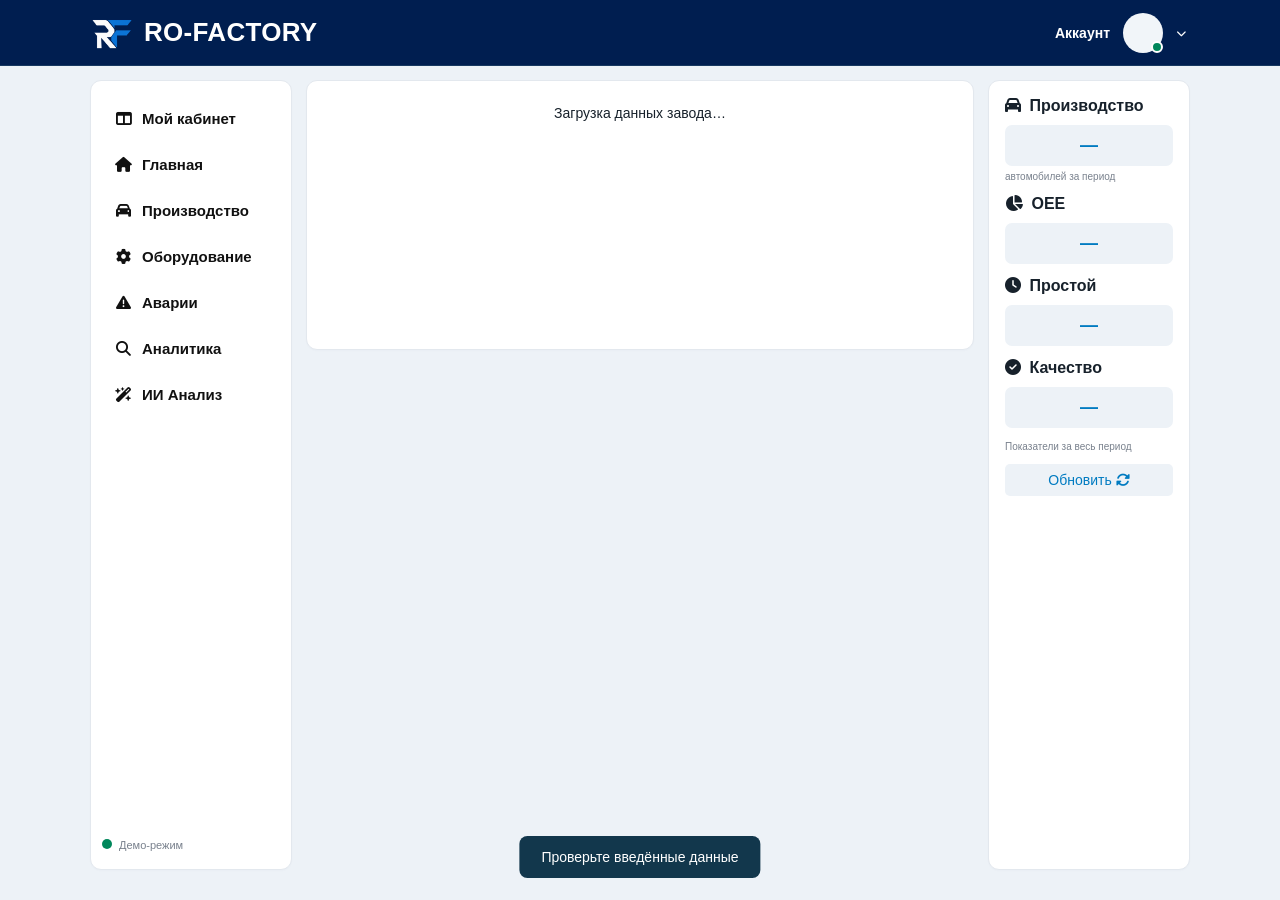
==== commit 1bc695f2: "feat: add account dashboards and responsive navigation" ====
--- a/static/index.html
+++ b/static/index.html
@@ -1,7 +1,168 @@
 <!doctype html>
-<html lang="ru"><head><meta charset="utf-8"><meta name="viewport" content="width=device-width,initial-scale=1"><meta name="theme-color" content="#001e50"><title>RO-FACTORY · Цифровой двойник</title><link rel="stylesheet" href="/static/vendor/fontawesome/css/all.min.css"><link rel="icon" type="image/png" href="/static/assets/ro-factory-logo.png"><link rel="stylesheet" href="/static/styles.css"></head><body>
-<header class="header"><div class="header-inner"><a class="brand" href="#home"><img class="brand-logo" src="/static/assets/ro-factory-logo.png" alt=""><span>RO-FACTORY</span></a><div class="profile"><span>Оператор завода</span><span class="avatar"><i></i></span></div></div></header>
-<div class="layout"><aside class="sidebar"><nav aria-label="Разделы"><a href="#home" data-page="home"><i class="fa-solid fa-house" aria-hidden="true"></i> <span>Главная</span></a><a href="#production" data-page="production"><i class="fa-solid fa-car" aria-hidden="true"></i> <span>Производство</span></a><a href="#equipment" data-page="equipment"><i class="fa-solid fa-gear" aria-hidden="true"></i> <span>Оборудование</span></a><a href="#incidents" data-page="incidents"><i class="fa-solid fa-triangle-exclamation" aria-hidden="true"></i> <span>Аварии</span></a><a href="#analytics" data-page="analytics"><i class="fa-solid fa-magnifying-glass" aria-hidden="true"></i> <span>Аналитика</span></a><a href="#ai" data-page="ai"><i class="fa-solid fa-wand-magic-sparkles" aria-hidden="true"></i> <span>ИИ Анализ</span></a></nav><div class="sidebar-bottom"><span class="live-dot"></span> Демо-режим<button id="shift-button">Симулировать смену</button><button id="reset-button">Сбросить демо</button></div></aside>
-<main id="content" aria-live="polite"><div class="panel empty">Загрузка данных завода…</div></main>
-<aside class="kpi-sidebar" aria-label="Показатели за весь период"><div class="kpi"><h3><i class="fa-solid fa-car" aria-hidden="true"></i> Производство</h3><div id="kpi-output">—</div><small>автомобилей за период</small></div><div class="kpi"><h3><i class="fa-solid fa-chart-pie" aria-hidden="true"></i> OEE</h3><div id="kpi-oee">—</div></div><div class="kpi"><h3><i class="fa-solid fa-clock" aria-hidden="true"></i> Простой</h3><div id="kpi-downtime">—</div></div><div class="kpi"><h3><i class="fa-solid fa-circle-check" aria-hidden="true"></i> Качество</h3><div id="kpi-quality">—</div></div><small class="period">Показатели за весь период</small><button id="refresh-button">Обновить <i class="fa-solid fa-rotate" aria-hidden="true"></i></button></aside></div>
-<dialog id="scenario-dialog"><form method="dialog"><button class="dialog-close" aria-label="Закрыть"><i class="fa-solid fa-xmark" aria-hidden="true"></i></button></form><h2>Событие смены</h2><p>Выберите сценарий симуляции</p><div class="scenario-options"><button data-scenario="normal"><i class="fa-solid fa-check" aria-hidden="true"></i> Штатная смена</button><button data-scenario="failure"><i class="fa-solid fa-triangle-exclamation" aria-hidden="true"></i> Сбой оборудования</button><button data-scenario="quality"><i class="fa-solid fa-circle-exclamation" aria-hidden="true"></i> Рост брака</button></div></dialog><div class="toast" id="toast" role="status"></div><script src="/static/app.js"></script></body></html>+<html lang="ru">
+  <head>
+    <meta charset="utf-8" />
+    <meta name="viewport" content="width=device-width,initial-scale=1" />
+    <meta name="theme-color" content="#001e50" />
+    <title>RO-FACTORY · Цифровой двойник</title>
+    <link rel="stylesheet" href="/static/vendor/fontawesome/css/all.min.css" />
+    <link
+      rel="icon"
+      type="image/png"
+      href="/static/assets/ro-factory-logo.png"
+    />
+    <link rel="stylesheet" href="/static/styles.css" />
+  </head>
+  <body>
+    <header class="header">
+      <div class="header-inner">
+        <button
+          id="menu-toggle"
+          class="menu-toggle"
+          aria-label="Открыть меню"
+          aria-expanded="false"
+          aria-controls="app-navigation"
+        >
+          <i class="fa-solid fa-bars" aria-hidden="true"></i></button
+        ><a class="brand" href="#home"
+          ><img
+            class="brand-logo"
+            src="/static/assets/ro-factory-logo.png"
+            alt=""
+          /><span>RO-FACTORY</span></a
+        >
+        <div class="profile-menu">
+          <button
+            class="profile-trigger"
+            id="profile-trigger"
+            aria-expanded="false"
+            aria-controls="profile-dropdown"
+          >
+            <span id="header-name">Аккаунт</span
+            ><span class="avatar"
+              ><span id="avatar-initials"></span><i></i></span
+            ><i class="fa-solid fa-chevron-down" aria-hidden="true"></i>
+          </button>
+          <div class="profile-dropdown" id="profile-dropdown" hidden>
+            <div class="dropdown-identity">
+              <b id="dropdown-name"></b><small id="dropdown-role"></small>
+            </div>
+            <a href="#cabinet"
+              ><i class="fa-solid fa-table-columns" aria-hidden="true"></i> Мой
+              кабинет</a
+            ><a href="#profile"
+              ><i class="fa-solid fa-user" aria-hidden="true"></i> Профиль</a
+            ><button id="logout-button">
+              <i
+                class="fa-solid fa-arrow-right-from-bracket"
+                aria-hidden="true"
+              ></i>
+              Выйти
+            </button>
+          </div>
+        </div>
+      </div>
+    </header>
+    <button
+      id="menu-backdrop"
+      class="menu-backdrop"
+      aria-label="Закрыть меню"
+      tabindex="-1"
+      hidden
+    ></button>
+    <div class="layout">
+      <aside class="sidebar" id="app-navigation" aria-label="Навигация">
+        <div class="drawer-heading">
+          <b>Меню</b
+          ><button id="menu-close" aria-label="Закрыть меню">
+            <i class="fa-solid fa-xmark" aria-hidden="true"></i>
+          </button>
+        </div>
+        <nav aria-label="Разделы">
+          <a href="#cabinet" data-page="cabinet"
+            ><i class="fa-solid fa-table-columns" aria-hidden="true"></i>
+            <span>Мой кабинет</span></a
+          ><a href="#home" data-page="home"
+            ><i class="fa-solid fa-house" aria-hidden="true"></i>
+            <span>Главная</span></a
+          ><a href="#production" data-page="production"
+            ><i class="fa-solid fa-car" aria-hidden="true"></i>
+            <span>Производство</span></a
+          ><a href="#equipment" data-page="equipment"
+            ><i class="fa-solid fa-gear" aria-hidden="true"></i>
+            <span>Оборудование</span></a
+          ><a href="#incidents" data-page="incidents"
+            ><i class="fa-solid fa-triangle-exclamation" aria-hidden="true"></i>
+            <span>Аварии</span></a
+          ><a href="#analytics" data-page="analytics"
+            ><i class="fa-solid fa-magnifying-glass" aria-hidden="true"></i>
+            <span>Аналитика</span></a
+          ><a href="#ai" data-page="ai"
+            ><i class="fa-solid fa-wand-magic-sparkles" aria-hidden="true"></i>
+            <span>ИИ Анализ</span></a
+          >
+        </nav>
+        <div class="sidebar-bottom">
+          <span class="live-dot"></span> Демо-режим<button
+            id="shift-button"
+            hidden
+          >
+            Симулировать смену</button
+          ><button id="reset-button" hidden>Сбросить демо</button>
+        </div>
+      </aside>
+      <main id="content" aria-live="polite" tabindex="-1">
+        <div class="panel empty">Загрузка данных завода…</div>
+      </main>
+      <aside class="kpi-sidebar" aria-label="Показатели за весь период">
+        <div class="kpi">
+          <h3>
+            <i class="fa-solid fa-car" aria-hidden="true"></i> Производство
+          </h3>
+          <div id="kpi-output">—</div>
+          <small>автомобилей за период</small>
+        </div>
+        <div class="kpi">
+          <h3><i class="fa-solid fa-chart-pie" aria-hidden="true"></i> OEE</h3>
+          <div id="kpi-oee">—</div>
+        </div>
+        <div class="kpi">
+          <h3><i class="fa-solid fa-clock" aria-hidden="true"></i> Простой</h3>
+          <div id="kpi-downtime">—</div>
+        </div>
+        <div class="kpi">
+          <h3>
+            <i class="fa-solid fa-circle-check" aria-hidden="true"></i> Качество
+          </h3>
+          <div id="kpi-quality">—</div>
+        </div>
+        <small class="period">Показатели за весь период</small
+        ><button id="refresh-button">
+          Обновить <i class="fa-solid fa-rotate" aria-hidden="true"></i>
+        </button>
+      </aside>
+    </div>
+    <dialog id="scenario-dialog">
+      <form method="dialog">
+        <button class="dialog-close" aria-label="Закрыть">
+          <i class="fa-solid fa-xmark" aria-hidden="true"></i>
+        </button>
+      </form>
+      <h2>Событие смены</h2>
+      <p>Выберите сценарий симуляции</p>
+      <div class="scenario-options">
+        <button data-scenario="normal">
+          <i class="fa-solid fa-check" aria-hidden="true"></i> Штатная смена</button
+        ><button data-scenario="failure">
+          <i class="fa-solid fa-triangle-exclamation" aria-hidden="true"></i>
+          Сбой оборудования</button
+        ><button data-scenario="quality">
+          <i class="fa-solid fa-circle-exclamation" aria-hidden="true"></i> Рост
+          брака
+        </button>
+      </div>
+    </dialog>
+    <div class="toast" id="toast" role="status"></div>
+    <script src="/static/app.js"></script>
+  </body>
+</html>
--- a/static/styles.css
+++ b/static/styles.css
@@ -1,7 +1,1789 @@
-*{box-sizing:border-box} :root{--blue:#007bc1;--sky:#001e50;--bg:#edf2f7;--green:#00875b;--orange:#bd6500;--red:#c52b35}body{margin:0;background:var(--bg);font:14px Arial,sans-serif;color:#17212b}button,a{-webkit-tap-highlight-color:transparent}button{font:inherit;cursor:pointer;border:0;border-radius:5px;padding:8px 12px;background:var(--bg);color:var(--blue)}button:hover{filter:brightness(.96)}button:disabled{opacity:.5;cursor:default}a{color:var(--blue)}button:focus-visible,a:focus-visible{outline:3px solid #008dcc;outline-offset:3px}.header{background:var(--sky);color:white}.header-inner{max-width:1120px;margin:auto;height:65px;display:flex;align-items:center;justify-content:space-between;padding:0 10px}.brand{display:flex;align-items:center;gap:10px;color:white;text-decoration:none;font-size:26px;font-weight:800}.brand svg{width:44px;height:44px}.profile{display:flex;align-items:center;gap:16px;font-weight:bold}.avatar{width:40px;height:40px;background:white;border-radius:50%;position:relative}.avatar i{position:absolute;right:0;bottom:0;width:12px;height:12px;border-radius:50%;background:var(--green);border:2px solid white}.layout{max-width:1120px;margin:14px auto 30px;padding:0 10px;display:grid;grid-template-columns:202px minmax(0,1fr) 202px;gap:14px;align-items:stretch;min-height:calc(100vh - 110px)}.sidebar,.kpi-sidebar,.panel{background:white;border-radius:11px}.sidebar{padding:18px 11px;display:flex;flex-direction:column}.sidebar nav{display:grid;gap:7px}.sidebar nav a{padding:11px 12px;display:flex;align-items:center;gap:10px;font-size:17px;color:#111;text-decoration:none;border-radius:7px;font-weight:bold}.sidebar nav a.active{color:white;background:var(--sky)}.sidebar-bottom{margin-top:auto;padding-top:30px;color:#79818d;font-size:11px}.sidebar-bottom button{display:block;width:100%;margin-top:9px;font-size:11px}.live-dot,.active-label:before{display:inline-block;content:'';width:10px;height:10px;border-radius:50%;background:var(--green);margin-right:4px}main{min-width:0;display:flex;flex-direction:column;gap:14px}.panel{padding:14px;min-width:0}.panel-title{display:flex;justify-content:space-between;align-items:center;gap:8px;margin-bottom:8px}h2,h3{font-size:16px;margin:0}h3{font-size:14px}.active-label{color:var(--green);font-weight:bold;white-space:nowrap}.rule{height:5px;border-radius:3px;background:var(--blue);margin-bottom:9px}.stage-grid,.summary-grid{display:grid;grid-template-columns:repeat(3,minmax(0,1fr));gap:16px;background:var(--bg);padding:7px;border-radius:10px}.stage{background:white;border:2px solid transparent;border-radius:7px;padding:10px 5px;text-align:center;min-width:0;color:#111}.stage.selected{border-color:var(--blue)}.stage.warning,.stage.critical{background:#fff3e0}.stage.critical strong{color:var(--red)}.stage strong{display:block;font-size:27px;color:var(--green);margin:14px 0}.stage.warning strong{color:var(--orange)}.stage b{font-size:10px;text-transform:uppercase}.stage small{font-size:10px}.flow-stats,.detail-stats{display:flex;gap:15px;flex-wrap:wrap;margin-top:17px;font-size:10px}.flow-stats b,.detail-stats b{color:var(--blue)}.empty{min-height:270px;text-align:center;padding:24px 8px}.empty p{margin:3px 0 24px}.sad{background:#a4a7af;color:white;font-size:48px;width:66px;height:66px;border-radius:50%;display:grid;place-content:center;margin:auto}.cols{display:grid;grid-template-columns:1fr 1fr;gap:14px}.chart-wrap{height:200px}.chart-wrap canvas{width:100%;height:100%}.chart-legend{display:flex;gap:12px;flex-wrap:wrap;font-size:10px}.chart-legend i{display:inline-block;width:7px;height:7px;border-radius:50%;margin-right:5px}.insight{padding:12px;background:var(--bg);border-radius:6px;margin:8px 0;display:flex;gap:8px}.insight.high{background:#fff4e4}.insight h3{font-size:12px}.insight p{font-size:11px;line-height:1.5;margin:6px 0}.insight-mark{color:var(--orange);font-size:20px}.alert-box{font-size:11px;line-height:1.6;padding:9px;border-radius:6px;background:#edf7f2}.alert-box.has-alert{background:#fff3d7}.text-button{font-size:11px;padding:0;background:none;text-decoration:underline}.kpi-sidebar{padding:16px}.kpi h3{margin:0 0 10px;font-size:16px}.kpi>div{background:var(--bg);border-radius:7px;padding:10px;text-align:center;color:var(--blue);font-size:18px}.kpi{margin-bottom:13px}.kpi small,.period{font-size:10px;color:#79818d;display:block;margin-top:5px}.kpi-sidebar>button{width:100%;margin-top:12px}.muted,.subline{color:#7b8290;font-size:11px;line-height:1.6}.subline{margin-bottom:7px}.detail-title{font-size:17px;font-weight:bold;margin:12px 0}.detail-title small{display:block;font-size:11px;color:#7b8290;margin-top:5px}.metrics{display:grid;grid-template-columns:repeat(3,1fr);gap:8px}.metric{padding:16px 8px;background:var(--bg);border-radius:7px;text-align:center}.metric strong{display:block;font-size:22px;color:var(--blue);margin-bottom:7px}.metric small{font-size:10px}.event-row{display:flex;gap:9px;padding:10px 0;border-bottom:1px solid var(--bg);align-items:start}.event-icon{color:var(--green)}.event-icon.critical{color:var(--red)}.event-icon.warning{color:var(--orange)}.event-copy{flex:1;font-size:11px}.event-copy p{color:#79818d;font-size:10px;margin:4px 0}.event-time{font-size:10px;color:#79818d}.event-empty{font-size:12px;padding:18px;color:#79818d}.table-wrap{overflow:auto;background:var(--bg);border-radius:8px;padding:7px;min-height:290px}table{width:100%;border-collapse:separate;border-spacing:0 6px;font-size:11px}th{text-align:left;font-weight:normal;padding:8px;white-space:nowrap}td{background:white;padding:12px 8px}td:first-child{border-radius:6px 0 0 6px}td:last-child{border-radius:0 6px 6px 0}.pill{padding:4px 7px;border-radius:4px;background:#fff3e0;white-space:nowrap}.pill.bad{color:var(--red)}.pill.good{color:#00875b}.plan-summary{display:flex;justify-content:space-between;font-size:12px;margin:15px 0}.plan-summary strong{display:block;font-size:26px;color:var(--blue)}.plan-progress{background:var(--bg);height:8px;border-radius:5px;overflow:hidden}.plan-progress>div{height:100%;background:var(--sky)}.plan-row{display:grid;grid-template-columns:90px 1fr 45px;align-items:center;gap:8px;margin:15px 0;font-size:11px}.plan-bar{height:8px;background:var(--bg);border-radius:5px}.plan-bar i{display:block;height:100%;background:var(--sky);border-radius:5px}.plan-add{font-size:9px;color:#7b8290;margin-top:4px}.plan-gap{color:var(--orange);max-width:130px}dialog{border:0;border-radius:12px;padding:30px;width:min(420px,90vw)}dialog::backdrop{background:#13344966}.dialog-close{float:right}.scenario-options{display:grid;gap:12px}.toast{position:fixed;bottom:22px;left:50%;transform:translate(-50%,15px);background:#12374c;color:white;padding:13px 22px;border-radius:8px;opacity:0;pointer-events:none;transition:.2s;max-width:90vw;z-index:10}.toast.show{opacity:1;transform:translate(-50%,0)}@media(min-width:1400px){.layout,.header-inner{max-width:1240px}.layout{grid-template-columns:210px minmax(0,1fr) 210px}}@media(max-width:950px){.layout{grid-template-columns:172px minmax(0,1fr) 160px}.sidebar nav a{font-size:14px;padding:10px 8px}.cols{grid-template-columns:1fr}.stage-grid{gap:6px}.kpi-sidebar{padding:12px}}@media(max-width:720px){.header-inner{height:60px}.brand{font-size:21px}.brand svg{width:35px}.profile>span:first-child{display:none}.layout{grid-template-columns:minmax(0,1fr);margin-top:10px}.sidebar{padding:8px}.sidebar nav{grid-template-columns:repeat(3,1fr);gap:3px}.sidebar nav a{font-size:11px;gap:5px;padding:10px 5px;justify-content:center}.sidebar-bottom{display:flex;align-items:center;gap:8px;padding-top:9px}.sidebar-bottom button{width:auto;margin:0}.kpi-sidebar{display:grid;grid-template-columns:1fr 1fr;gap:10px}.kpi{margin:0}.kpi h3{font-size:13px}.kpi>div{font-size:16px}.panel{padding:12px}.stage strong{font-size:23px}.stage b{font-size:9px}.cols{grid-template-columns:1fr}.event-time{max-width:65px}.metrics{gap:5px}.metric strong{font-size:18px}}
+* {
+  box-sizing: border-box;
+}
+:root {
+  --blue: #007bc1;
+  --sky: #001e50;
+  --bg: #edf2f7;
+  --green: #00875b;
+  --orange: #bd6500;
+  --red: #c52b35;
+}
+body {
+  margin: 0;
+  background: var(--bg);
+  font:
+    14px Arial,
+    sans-serif;
+  color: #17212b;
+}
+button,
+a {
+  -webkit-tap-highlight-color: transparent;
+}
+button {
+  font: inherit;
+  cursor: pointer;
+  border: 0;
+  border-radius: 5px;
+  padding: 8px 12px;
+  background: var(--bg);
+  color: var(--blue);
+}
+button:hover {
+  filter: brightness(0.96);
+}
+button:disabled {
+  opacity: 0.5;
+  cursor: default;
+}
+a {
+  color: var(--blue);
+}
+button:focus-visible,
+a:focus-visible {
+  outline: 3px solid #008dcc;
+  outline-offset: 3px;
+}
+.header {
+  background: var(--sky);
+  color: white;
+}
+.header-inner {
+  max-width: 1120px;
+  margin: auto;
+  height: 65px;
+  display: flex;
+  align-items: center;
+  justify-content: space-between;
+  padding: 0 10px;
+}
+.brand {
+  display: flex;
+  align-items: center;
+  gap: 10px;
+  color: white;
+  text-decoration: none;
+  font-size: 26px;
+  font-weight: 800;
+}
+.brand svg {
+  width: 44px;
+  height: 44px;
+}
+.profile {
+  display: flex;
+  align-items: center;
+  gap: 16px;
+  font-weight: bold;
+}
+.avatar {
+  width: 40px;
+  height: 40px;
+  background: white;
+  border-radius: 50%;
+  position: relative;
+}
+.avatar i {
+  position: absolute;
+  right: 0;
+  bottom: 0;
+  width: 12px;
+  height: 12px;
+  border-radius: 50%;
+  background: var(--green);
+  border: 2px solid white;
+}
+.layout {
+  max-width: 1120px;
+  margin: 14px auto 30px;
+  padding: 0 10px;
+  display: grid;
+  grid-template-columns: 202px minmax(0, 1fr) 202px;
+  gap: 14px;
+  align-items: stretch;
+  min-height: calc(100vh - 110px);
+}
+.sidebar,
+.kpi-sidebar,
+.panel {
+  background: white;
+  border-radius: 11px;
+}
+.sidebar {
+  padding: 18px 11px;
+  display: flex;
+  flex-direction: column;
+}
+.sidebar nav {
+  display: grid;
+  gap: 7px;
+}
+.sidebar nav a {
+  padding: 11px 12px;
+  display: flex;
+  align-items: center;
+  gap: 10px;
+  font-size: 17px;
+  color: #111;
+  text-decoration: none;
+  border-radius: 7px;
+  font-weight: bold;
+}
+.sidebar nav a.active {
+  color: white;
+  background: var(--sky);
+}
+.sidebar-bottom {
+  margin-top: auto;
+  padding-top: 30px;
+  color: #79818d;
+  font-size: 11px;
+}
+.sidebar-bottom button {
+  display: block;
+  width: 100%;
+  margin-top: 9px;
+  font-size: 11px;
+}
+.live-dot,
+.active-label:before {
+  display: inline-block;
+  content: "";
+  width: 10px;
+  height: 10px;
+  border-radius: 50%;
+  background: var(--green);
+  margin-right: 4px;
+}
+main {
+  min-width: 0;
+  display: flex;
+  flex-direction: column;
+  gap: 14px;
+}
+.panel {
+  padding: 14px;
+  min-width: 0;
+}
+.panel-title {
+  display: flex;
+  justify-content: space-between;
+  align-items: center;
+  gap: 8px;
+  margin-bottom: 8px;
+}
+h2,
+h3 {
+  font-size: 16px;
+  margin: 0;
+}
+h3 {
+  font-size: 14px;
+}
+.active-label {
+  color: var(--green);
+  font-weight: bold;
+  white-space: nowrap;
+}
+.rule {
+  height: 5px;
+  border-radius: 3px;
+  background: var(--blue);
+  margin-bottom: 9px;
+}
+.stage-grid,
+.summary-grid {
+  display: grid;
+  grid-template-columns: repeat(3, minmax(0, 1fr));
+  gap: 16px;
+  background: var(--bg);
+  padding: 7px;
+  border-radius: 10px;
+}
+.stage {
+  background: white;
+  border: 2px solid transparent;
+  border-radius: 7px;
+  padding: 10px 5px;
+  text-align: center;
+  min-width: 0;
+  color: #111;
+}
+.stage.selected {
+  border-color: var(--blue);
+}
+.stage.warning,
+.stage.critical {
+  background: #fff3e0;
+}
+.stage.critical strong {
+  color: var(--red);
+}
+.stage strong {
+  display: block;
+  font-size: 27px;
+  color: var(--green);
+  margin: 14px 0;
+}
+.stage.warning strong {
+  color: var(--orange);
+}
+.stage b {
+  font-size: 10px;
+  text-transform: uppercase;
+}
+.stage small {
+  font-size: 10px;
+}
+.flow-stats,
+.detail-stats {
+  display: flex;
+  gap: 15px;
+  flex-wrap: wrap;
+  margin-top: 17px;
+  font-size: 10px;
+}
+.flow-stats b,
+.detail-stats b {
+  color: var(--blue);
+}
+.empty {
+  min-height: 270px;
+  text-align: center;
+  padding: 24px 8px;
+}
+.empty p {
+  margin: 3px 0 24px;
+}
+.sad {
+  background: #a4a7af;
+  color: white;
+  font-size: 48px;
+  width: 66px;
+  height: 66px;
+  border-radius: 50%;
+  display: grid;
+  place-content: center;
+  margin: auto;
+}
+.cols {
+  display: grid;
+  grid-template-columns: 1fr 1fr;
+  gap: 14px;
+}
+.chart-wrap {
+  height: 200px;
+}
+.chart-wrap canvas {
+  width: 100%;
+  height: 100%;
+}
+.chart-legend {
+  display: flex;
+  gap: 12px;
+  flex-wrap: wrap;
+  font-size: 10px;
+}
+.chart-legend i {
+  display: inline-block;
+  width: 7px;
+  height: 7px;
+  border-radius: 50%;
+  margin-right: 5px;
+}
+.insight {
+  padding: 12px;
+  background: var(--bg);
+  border-radius: 6px;
+  margin: 8px 0;
+  display: flex;
+  gap: 8px;
+}
+.insight.high {
+  background: #fff4e4;
+}
+.insight h3 {
+  font-size: 12px;
+}
+.insight p {
+  font-size: 11px;
+  line-height: 1.5;
+  margin: 6px 0;
+}
+.insight-mark {
+  color: var(--orange);
+  font-size: 20px;
+}
+.alert-box {
+  font-size: 11px;
+  line-height: 1.6;
+  padding: 9px;
+  border-radius: 6px;
+  background: #edf7f2;
+}
+.alert-box.has-alert {
+  background: #fff3d7;
+}
+.text-button {
+  font-size: 11px;
+  padding: 0;
+  background: none;
+  text-decoration: underline;
+}
+.kpi-sidebar {
+  padding: 16px;
+}
+.kpi h3 {
+  margin: 0 0 10px;
+  font-size: 16px;
+}
+.kpi > div {
+  background: var(--bg);
+  border-radius: 7px;
+  padding: 10px;
+  text-align: center;
+  color: var(--blue);
+  font-size: 18px;
+}
+.kpi {
+  margin-bottom: 13px;
+}
+.kpi small,
+.period {
+  font-size: 10px;
+  color: #79818d;
+  display: block;
+  margin-top: 5px;
+}
+.kpi-sidebar > button {
+  width: 100%;
+  margin-top: 12px;
+}
+.muted,
+.subline {
+  color: #7b8290;
+  font-size: 11px;
+  line-height: 1.6;
+}
+.subline {
+  margin-bottom: 7px;
+}
+.detail-title {
+  font-size: 17px;
+  font-weight: bold;
+  margin: 12px 0;
+}
+.detail-title small {
+  display: block;
+  font-size: 11px;
+  color: #7b8290;
+  margin-top: 5px;
+}
+.metrics {
+  display: grid;
+  grid-template-columns: repeat(3, 1fr);
+  gap: 8px;
+}
+.metric {
+  padding: 16px 8px;
+  background: var(--bg);
+  border-radius: 7px;
+  text-align: center;
+}
+.metric strong {
+  display: block;
+  font-size: 22px;
+  color: var(--blue);
+  margin-bottom: 7px;
+}
+.metric small {
+  font-size: 10px;
+}
+.event-row {
+  display: flex;
+  gap: 9px;
+  padding: 10px 0;
+  border-bottom: 1px solid var(--bg);
+  align-items: start;
+}
+.event-icon {
+  color: var(--green);
+}
+.event-icon.critical {
+  color: var(--red);
+}
+.event-icon.warning {
+  color: var(--orange);
+}
+.event-copy {
+  flex: 1;
+  font-size: 11px;
+}
+.event-copy p {
+  color: #79818d;
+  font-size: 10px;
+  margin: 4px 0;
+}
+.event-time {
+  font-size: 10px;
+  color: #79818d;
+}
+.event-empty {
+  font-size: 12px;
+  padding: 18px;
+  color: #79818d;
+}
+.table-wrap {
+  overflow: auto;
+  background: var(--bg);
+  border-radius: 8px;
+  padding: 7px;
+  min-height: 290px;
+}
+table {
+  width: 100%;
+  border-collapse: separate;
+  border-spacing: 0 6px;
+  font-size: 11px;
+}
+th {
+  text-align: left;
+  font-weight: normal;
+  padding: 8px;
+  white-space: nowrap;
+}
+td {
+  background: white;
+  padding: 12px 8px;
+}
+td:first-child {
+  border-radius: 6px 0 0 6px;
+}
+td:last-child {
+  border-radius: 0 6px 6px 0;
+}
+.pill {
+  padding: 4px 7px;
+  border-radius: 4px;
+  background: #fff3e0;
+  white-space: nowrap;
+}
+.pill.bad {
+  color: var(--red);
+}
+.pill.good {
+  color: #00875b;
+}
+.plan-summary {
+  display: flex;
+  justify-content: space-between;
+  font-size: 12px;
+  margin: 15px 0;
+}
+.plan-summary strong {
+  display: block;
+  font-size: 26px;
+  color: var(--blue);
+}
+.plan-progress {
+  background: var(--bg);
+  height: 8px;
+  border-radius: 5px;
+  overflow: hidden;
+}
+.plan-progress > div {
+  height: 100%;
+  background: var(--sky);
+}
+.plan-row {
+  display: grid;
+  grid-template-columns: 90px 1fr 45px;
+  align-items: center;
+  gap: 8px;
+  margin: 15px 0;
+  font-size: 11px;
+}
+.plan-bar {
+  height: 8px;
+  background: var(--bg);
+  border-radius: 5px;
+}
+.plan-bar i {
+  display: block;
+  height: 100%;
+  background: var(--sky);
+  border-radius: 5px;
+}
+.plan-add {
+  font-size: 9px;
+  color: #7b8290;
+  margin-top: 4px;
+}
+.plan-gap {
+  color: var(--orange);
+  max-width: 130px;
+}
+dialog {
+  border: 0;
+  border-radius: 12px;
+  padding: 30px;
+  width: min(420px, 90vw);
+}
+dialog::backdrop {
+  background: #13344966;
+}
+.dialog-close {
+  float: right;
+}
+.scenario-options {
+  display: grid;
+  gap: 12px;
+}
+.toast {
+  position: fixed;
+  bottom: 22px;
+  left: 50%;
+  transform: translate(-50%, 15px);
+  background: #12374c;
+  color: white;
+  padding: 13px 22px;
+  border-radius: 8px;
+  opacity: 0;
+  pointer-events: none;
+  transition: 0.2s;
+  max-width: 90vw;
+  z-index: 10;
+}
+.toast.show {
+  opacity: 1;
+  transform: translate(-50%, 0);
+}
+@media (min-width: 1400px) {
+  .layout,
+  .header-inner {
+    max-width: 1240px;
+  }
+  .layout {
+    grid-template-columns: 210px minmax(0, 1fr) 210px;
+  }
+}
+@media (max-width: 950px) {
+  .layout {
+    grid-template-columns: 172px minmax(0, 1fr) 160px;
+  }
+  .sidebar nav a {
+    font-size: 14px;
+    padding: 10px 8px;
+  }
+  .cols {
+    grid-template-columns: 1fr;
+  }
+  .stage-grid {
+    gap: 6px;
+  }
+  .kpi-sidebar {
+    padding: 12px;
+  }
+}
+@media (max-width: 720px) {
+  .header-inner {
+    height: 60px;
+  }
+  .brand {
+    font-size: 21px;
+  }
+  .brand svg {
+    width: 35px;
+  }
+  .profile > span:first-child {
+    display: none;
+  }
+  .layout {
+    grid-template-columns: minmax(0, 1fr);
+    margin-top: 10px;
+  }
+  .sidebar {
+    padding: 8px;
+  }
+  .sidebar nav {
+    grid-template-columns: repeat(3, 1fr);
+    gap: 3px;
+  }
+  .sidebar nav a {
+    font-size: 11px;
+    gap: 5px;
+    padding: 10px 5px;
+    justify-content: center;
+  }
+  .sidebar-bottom {
+    display: flex;
+    align-items: center;
+    gap: 8px;
+    padding-top: 9px;
+  }
+  .sidebar-bottom button {
+    width: auto;
+    margin: 0;
+  }
+  .kpi-sidebar {
+    display: grid;
+    grid-template-columns: 1fr 1fr;
+    gap: 10px;
+  }
+  .kpi {
+    margin: 0;
+  }
+  .kpi h3 {
+    font-size: 13px;
+  }
+  .kpi > div {
+    font-size: 16px;
+  }
+  .panel {
+    padding: 12px;
+  }
+  .stage strong {
+    font-size: 23px;
+  }
+  .stage b {
+    font-size: 9px;
+  }
+  .cols {
+    grid-template-columns: 1fr;
+  }
+  .event-time {
+    max-width: 65px;
+  }
+  .metrics {
+    gap: 5px;
+  }
+  .metric strong {
+    font-size: 18px;
+  }
+}
 /* Font Awesome icon alignment */
-.sidebar nav a>.fa-solid{width:18px;text-align:center;flex-shrink:0}.panel-title h2>.fa-solid,.kpi h3>.fa-solid{margin-right:4px}.sad .fa-solid{font-size:64px}.event-icon .fa-solid{width:14px;text-align:center}
+.sidebar nav a > .fa-solid {
+  width: 18px;
+  text-align: center;
+  flex-shrink: 0;
+}
+.panel-title h2 > .fa-solid,
+.kpi h3 > .fa-solid {
+  margin-right: 4px;
+}
+.sad .fa-solid {
+  font-size: 64px;
+}
+.event-icon .fa-solid {
+  width: 14px;
+  text-align: center;
+}
 
 /* Precision automotive palette and reference chart layout */
-.header{border-bottom:1px solid #173961}.sidebar,.kpi-sidebar,.panel{border:1px solid #e3e8ee;box-shadow:0 1px 2px #001e5005}.rule{height:4px}.sidebar nav a.active{background:var(--sky)}.sidebar nav a:hover:not(.active){background:var(--bg)}.stage.selected{box-shadow:0 0 0 1px var(--blue)}.stage strong{color:var(--green)}.panel-title h2{line-height:1.4}.kpi>div{font-weight:600}.avatar{background:#f1f5f9}.chart-wrap{height:190px}.chart-wrap #output-chart{width:100%;height:100%}#output-chart svg{width:100%;height:100%;display:block}#output-chart text{font:10px Arial,sans-serif;fill:#66778a}.chart-grid{stroke:#e0e5eb;stroke-width:1}.chart-line{fill:none;stroke:var(--blue);stroke-width:1.7;stroke-linecap:round;stroke-linejoin:round}.chart-point{fill:white;stroke:var(--blue);stroke-width:1.4}.chart-point:hover{fill:var(--blue);r:5}select{font:11px Arial,sans-serif;color:var(--blue);border:0;border-radius:4px;background:var(--bg);padding:6px 8px;max-width:130px}.chart-empty{height:100%;display:grid;place-items:center;font-size:12px;color:#66778a}.cols>.panel{height:100%}.production-bottom{grid-template-columns:1.25fr 1fr}.plan-fact{display:grid;gap:18px;margin:18px 0}.fact-row>div:first-child{display:flex;justify-content:space-between;gap:8px;font-size:11px;margin-bottom:7px}.fact-row b{font-weight:500}.fact-row span{color:#66778a}.fact-track{height:18px;background:var(--bg);border-radius:4px;overflow:hidden}.fact-track span{height:100%;display:block;background:var(--blue);border-radius:4px}.fact-legend{display:flex;align-items:center;gap:6px;color:#66778a;font-size:10px}.fact-legend i{width:8px;height:8px;background:var(--blue);border-radius:2px}.fact-legend i:nth-of-type(2){background:var(--bg);margin-left:9px;border:1px solid #d2dce6}.bottleneck{padding:9px;border:1px solid #d9e1e9;border-radius:5px;background:#f5f7fa;margin-bottom:8px}.bottleneck.warning{background:#fff4e4;border-color:#e9c28a}.bottleneck.critical{background:#fff0f0;border-color:#e5a5aa}.bottleneck-heading{display:flex;justify-content:space-between;gap:8px;font-size:10px}.bottleneck-heading a{font-size:9px}.bottleneck-metrics{display:grid;grid-template-columns:repeat(3,1fr);gap:8px;margin-top:8px;font-size:11px}.bottleneck-metrics small{display:block;font-size:8px;color:#6a7889;margin-bottom:5px}.brand-logo{height:44px;width:44px;object-fit:contain;flex-shrink:0}.brand>span{letter-spacing:.3px}.sad{background:none;color:#a0a8b2}.sidebar nav a>.fa-solid{font-size:15px}.insight-mark{color:var(--orange)}.event-row:last-child{border-bottom:0}@media(max-width:950px){.production-bottom{grid-template-columns:1fr}}@media(max-width:720px){.brand-logo{width:36px;height:36px}.chart-wrap{height:210px}}
-.sidebar nav a{font-size:15px;min-width:0}.sidebar nav a span{min-width:0}@media(max-width:950px){.sidebar nav a{font-size:14px}}@media(max-width:720px){.sidebar nav a{font-size:11px}}
+.header {
+  border-bottom: 1px solid #173961;
+}
+.sidebar,
+.kpi-sidebar,
+.panel {
+  border: 1px solid #e3e8ee;
+  box-shadow: 0 1px 2px #001e5005;
+}
+.rule {
+  height: 4px;
+}
+.sidebar nav a.active {
+  background: var(--sky);
+}
+.sidebar nav a:hover:not(.active) {
+  background: var(--bg);
+}
+.stage.selected {
+  box-shadow: 0 0 0 1px var(--blue);
+}
+.stage strong {
+  color: var(--green);
+}
+.panel-title h2 {
+  line-height: 1.4;
+}
+.kpi > div {
+  font-weight: 600;
+}
+.avatar {
+  background: #f1f5f9;
+}
+.chart-wrap {
+  height: 190px;
+}
+.chart-wrap #output-chart {
+  width: 100%;
+  height: 100%;
+}
+#output-chart svg {
+  width: 100%;
+  height: 100%;
+  display: block;
+}
+#output-chart text {
+  font:
+    10px Arial,
+    sans-serif;
+  fill: #66778a;
+}
+.chart-grid {
+  stroke: #e0e5eb;
+  stroke-width: 1;
+}
+.chart-line {
+  fill: none;
+  stroke: var(--blue);
+  stroke-width: 1.7;
+  stroke-linecap: round;
+  stroke-linejoin: round;
+}
+.chart-point {
+  fill: white;
+  stroke: var(--blue);
+  stroke-width: 1.4;
+}
+.chart-point:hover {
+  fill: var(--blue);
+  r: 5;
+}
+select {
+  font:
+    11px Arial,
+    sans-serif;
+  color: var(--blue);
+  border: 0;
+  border-radius: 4px;
+  background: var(--bg);
+  padding: 6px 8px;
+  max-width: 130px;
+}
+.chart-empty {
+  height: 100%;
+  display: grid;
+  place-items: center;
+  font-size: 12px;
+  color: #66778a;
+}
+.cols > .panel {
+  height: 100%;
+}
+.production-bottom {
+  grid-template-columns: 1.25fr 1fr;
+}
+.plan-fact {
+  display: grid;
+  gap: 18px;
+  margin: 18px 0;
+}
+.fact-row > div:first-child {
+  display: flex;
+  justify-content: space-between;
+  gap: 8px;
+  font-size: 11px;
+  margin-bottom: 7px;
+}
+.fact-row b {
+  font-weight: 500;
+}
+.fact-row span {
+  color: #66778a;
+}
+.fact-track {
+  height: 18px;
+  background: var(--bg);
+  border-radius: 4px;
+  overflow: hidden;
+}
+.fact-track span {
+  height: 100%;
+  display: block;
+  background: var(--blue);
+  border-radius: 4px;
+}
+.fact-legend {
+  display: flex;
+  align-items: center;
+  gap: 6px;
+  color: #66778a;
+  font-size: 10px;
+}
+.fact-legend i {
+  width: 8px;
+  height: 8px;
+  background: var(--blue);
+  border-radius: 2px;
+}
+.fact-legend i:nth-of-type(2) {
+  background: var(--bg);
+  margin-left: 9px;
+  border: 1px solid #d2dce6;
+}
+.bottleneck {
+  padding: 9px;
+  border: 1px solid #d9e1e9;
+  border-radius: 5px;
+  background: #f5f7fa;
+  margin-bottom: 8px;
+}
+.bottleneck.warning {
+  background: #fff4e4;
+  border-color: #e9c28a;
+}
+.bottleneck.critical {
+  background: #fff0f0;
+  border-color: #e5a5aa;
+}
+.bottleneck-heading {
+  display: flex;
+  justify-content: space-between;
+  gap: 8px;
+  font-size: 10px;
+}
+.bottleneck-heading a {
+  font-size: 9px;
+}
+.bottleneck-metrics {
+  display: grid;
+  grid-template-columns: repeat(3, 1fr);
+  gap: 8px;
+  margin-top: 8px;
+  font-size: 11px;
+}
+.bottleneck-metrics small {
+  display: block;
+  font-size: 8px;
+  color: #6a7889;
+  margin-bottom: 5px;
+}
+.brand-logo {
+  height: 44px;
+  width: 44px;
+  object-fit: contain;
+  flex-shrink: 0;
+}
+.brand > span {
+  letter-spacing: 0.3px;
+}
+.sad {
+  background: none;
+  color: #a0a8b2;
+}
+.sidebar nav a > .fa-solid {
+  font-size: 15px;
+}
+.insight-mark {
+  color: var(--orange);
+}
+.event-row:last-child {
+  border-bottom: 0;
+}
+@media (max-width: 950px) {
+  .production-bottom {
+    grid-template-columns: 1fr;
+  }
+}
+@media (max-width: 720px) {
+  .brand-logo {
+    width: 36px;
+    height: 36px;
+  }
+  .chart-wrap {
+    height: 210px;
+  }
+}
+.sidebar nav a {
+  font-size: 15px;
+  min-width: 0;
+}
+.sidebar nav a span {
+  min-width: 0;
+}
+@media (max-width: 950px) {
+  .sidebar nav a {
+    font-size: 14px;
+  }
+}
+@media (max-width: 720px) {
+  .sidebar nav a {
+    font-size: 11px;
+  }
+}
+/* Accounts and authentication */
+[hidden] {
+  display: none !important;
+}
+.profile-menu {
+  position: relative;
+}
+.profile-trigger {
+  display: flex;
+  align-items: center;
+  gap: 13px;
+  background: none;
+  color: white;
+  padding: 4px;
+  max-width: 320px;
+  font-weight: 600;
+}
+.profile-trigger > #header-name {
+  max-width: 210px;
+  overflow: hidden;
+  text-overflow: ellipsis;
+  white-space: nowrap;
+}
+.profile-trigger > .fa-chevron-down {
+  font-size: 10px;
+}
+.avatar {
+  display: grid;
+  place-items: center;
+  flex-shrink: 0;
+  color: #001e50;
+  font-size: 13px;
+}
+.profile-dropdown {
+  position: absolute;
+  right: 0;
+  top: calc(100% + 12px);
+  width: 230px;
+  background: white;
+  color: #17212b;
+  border: 1px solid #dce4ed;
+  border-radius: 10px;
+  padding: 8px;
+  box-shadow: 0 12px 35px #001e5024;
+  z-index: 30;
+}
+.dropdown-identity {
+  padding: 9px 10px 13px;
+  border-bottom: 1px solid #e3e8ee;
+  margin-bottom: 5px;
+}
+.dropdown-identity b {
+  display: block;
+  overflow-wrap: anywhere;
+}
+.dropdown-identity small {
+  color: #758396;
+  font-size: 11px;
+  display: block;
+  margin-top: 4px;
+}
+.profile-dropdown > a,
+.profile-dropdown > button {
+  display: flex;
+  align-items: center;
+  gap: 10px;
+  padding: 11px 10px;
+  border-radius: 6px;
+  width: 100%;
+  color: #17212b;
+  text-decoration: none;
+  font-size: 13px;
+  background: white;
+  text-align: left;
+}
+.profile-dropdown > a:hover,
+.profile-dropdown > button:hover {
+  background: #edf2f7;
+}
+.profile-dropdown > button {
+  color: #c52b35;
+}
+.profile-dropdown .fa-solid {
+  width: 16px;
+  text-align: center;
+}
+.account-form {
+  display: grid;
+  gap: 18px;
+  max-width: 650px;
+}
+.account-form label {
+  display: grid;
+  gap: 8px;
+  font-size: 12px;
+  font-weight: 600;
+}
+.account-form input,
+.account-form select {
+  width: 100%;
+  max-width: none;
+  border: 1px solid #ccd8e4;
+  border-radius: 6px;
+  background: white;
+  font:
+    14px Arial,
+    sans-serif;
+  color: #17212b;
+  padding: 12px;
+  min-height: 43px;
+}
+.account-form input:focus,
+.account-form select:focus {
+  outline: 2px solid #007bc1;
+  outline-offset: 1px;
+}
+.submit-button {
+  background: #001e50;
+  color: white;
+  font-weight: 600;
+  padding: 12px 18px;
+  justify-self: start;
+}
+.submit-button .fa-solid {
+  margin-left: 9px;
+}
+.form-error {
+  font-size: 12px;
+  color: #b12330;
+  background: #fff0f0;
+  border-radius: 5px;
+  padding: 10px;
+  line-height: 1.5;
+  margin: 0;
+}
+.form-grid {
+  display: grid;
+  grid-template-columns: 1fr 1fr;
+  gap: 18px;
+}
+.form-full {
+  grid-column: 1/-1;
+}
+.cabinet-welcome {
+  padding: 12px 0 4px;
+}
+.cabinet-welcome h1,
+.profile-card h1 {
+  font-size: 24px;
+  margin: 12px 0 8px;
+  overflow-wrap: anywhere;
+}
+.role-badge {
+  display: inline-block;
+  border-radius: 4px;
+  background: #edf2f7;
+  color: #001e50;
+  padding: 5px 9px;
+  font-size: 10px;
+  font-weight: 600;
+}
+.account-stats {
+  display: grid;
+  grid-template-columns: repeat(3, 1fr);
+  gap: 10px;
+  margin: 15px 0;
+}
+.account-stats article {
+  border: 1px solid #e1e7ee;
+  border-radius: 7px;
+  padding: 15px;
+  background: #f6f8fb;
+}
+.account-stats article > span {
+  font-size: 11px;
+  color: #6a7889;
+}
+.account-stats strong {
+  display: block;
+  color: #001e50;
+  font-size: 25px;
+  margin-top: 10px;
+}
+.account-stats small {
+  font-size: 12px;
+}
+.account-links {
+  display: flex;
+  gap: 10px;
+  flex-wrap: wrap;
+  margin: 14px 0;
+}
+.account-links a {
+  padding: 10px;
+  background: #edf2f7;
+  border-radius: 5px;
+  text-decoration: none;
+  font-size: 12px;
+}
+.account-links .fa-solid {
+  margin-right: 5px;
+}
+.account-details {
+  margin: 15px 0 22px;
+  display: grid;
+  gap: 13px;
+}
+.account-details > div {
+  display: flex;
+  gap: 15px;
+  justify-content: space-between;
+  padding-bottom: 10px;
+  border-bottom: 1px solid #edf2f7;
+  font-size: 12px;
+}
+.account-details dt {
+  color: #758396;
+}
+.account-details dd {
+  margin: 0;
+  text-align: right;
+  overflow-wrap: anywhere;
+}
+.users-table {
+  min-height: 0;
+}
+.users-table button {
+  font-size: 10px;
+  padding: 7px;
+  white-space: nowrap;
+}
+.profile-card {
+  display: flex;
+  gap: 16px;
+  align-items: center;
+  margin: 20px 0;
+}
+.profile-large-avatar {
+  display: grid;
+  place-items: center;
+  width: 65px;
+  height: 65px;
+  background: #edf2f7;
+  color: #001e50;
+  border-radius: 50%;
+  font-size: 26px;
+  flex-shrink: 0;
+}
+.profile-card h1 {
+  margin-top: 0;
+}
+.login-body {
+  background: #001e50;
+}
+.login-layout {
+  max-width: 1180px;
+  margin: 0 auto;
+  min-height: 100vh;
+  display: grid;
+  grid-template-columns: 1.15fr 1fr;
+  gap: 0;
+  padding: 35px 25px;
+}
+.login-story {
+  display: flex;
+  flex-direction: column;
+  justify-content: space-between;
+  color: white;
+  padding: 10px 50px 10px 0;
+  min-width: 0;
+}
+.login-story h1 {
+  font-size: 42px;
+  line-height: 1.2;
+  letter-spacing: -1px;
+  margin: 20px 0;
+}
+.login-story p {
+  max-width: 410px;
+  color: #b8cbe3;
+  font-size: 15px;
+  line-height: 1.7;
+}
+.login-eyebrow {
+  color: #58b8ef;
+  font-size: 11px;
+  font-weight: 600;
+  letter-spacing: 2px;
+}
+.login-features {
+  display: grid;
+  gap: 17px;
+  margin-top: 40px;
+  color: #d7e6f6;
+  font-size: 13px;
+}
+.login-features .fa-solid {
+  color: #58b8ef;
+  width: 24px;
+}
+.login-story > small {
+  color: #8ba4c5;
+  font-size: 10px;
+}
+.login-card {
+  background: white;
+  border-radius: 14px;
+  display: flex;
+  align-items: center;
+  justify-content: center;
+  padding: 50px 40px;
+  min-width: 0;
+}
+.login-card-inner {
+  width: 100%;
+  max-width: 340px;
+}
+.login-icon {
+  display: grid;
+  place-items: center;
+  background: #edf2f7;
+  color: #001e50;
+  font-size: 24px;
+  width: 56px;
+  height: 56px;
+  border-radius: 12px;
+  margin-bottom: 22px;
+}
+.login-card h2 {
+  font-size: 26px;
+}
+.login-card .muted {
+  margin: 14px 0 30px;
+  font-size: 13px;
+  line-height: 1.7;
+}
+.login-card .submit-button {
+  justify-self: stretch;
+  text-align: center;
+  margin-top: 3px;
+}
+.password-field {
+  position: relative;
+}
+.password-field input {
+  padding-right: 46px;
+}
+.password-field button {
+  position: absolute;
+  right: 4px;
+  top: 4px;
+  width: 36px;
+  height: 35px;
+  padding: 0;
+  background: none;
+  color: #6a7889;
+}
+.login-help {
+  color: #758396;
+  font-size: 11px;
+  line-height: 1.8;
+  margin: 27px 0 0;
+  text-align: center;
+}
+@media (max-width: 900px) {
+  .login-layout {
+    padding: 20px;
+    grid-template-columns: 1fr 1fr;
+  }
+  .login-story {
+    padding-right: 25px;
+  }
+  .login-story h1 {
+    font-size: 32px;
+  }
+  .login-card {
+    padding: 35px 25px;
+  }
+}
+@media (max-width: 720px) {
+  .profile-trigger > #header-name {
+    display: none;
+  }
+  .profile-trigger {
+    gap: 8px;
+  }
+  .account-stats {
+    gap: 6px;
+  }
+  .account-stats article {
+    padding: 10px;
+  }
+  .account-stats strong {
+    font-size: 21px;
+  }
+  .form-grid {
+    grid-template-columns: 1fr;
+  }
+  .cabinet-welcome h1,
+  .profile-card h1 {
+    font-size: 21px;
+  }
+  .login-layout {
+    padding: 22px 15px;
+    grid-template-columns: 1fr;
+    gap: 25px;
+    min-height: 100vh;
+  }
+  .login-story {
+    padding: 0;
+  }
+  .login-story > div,
+  .login-story > small {
+    display: none;
+  }
+  .login-story .brand {
+    font-size: 23px;
+  }
+  .login-card {
+    padding: 35px 25px;
+    border-radius: 12px;
+  }
+  .profile-dropdown {
+    right: 0;
+  }
+  .account-details > div {
+    gap: 10px;
+  }
+  .sidebar nav {
+    grid-template-columns: repeat(3, minmax(0, 1fr));
+  }
+  .sidebar nav a:first-child {
+    grid-column: 1/-1;
+  }
+}
+/* Responsive navigation: mobile and tablet drawer */
+.menu-toggle,
+.drawer-heading {
+  display: none;
+}
+.menu-backdrop {
+  position: fixed;
+  inset: 0;
+  background: #07182f80;
+  z-index: 50;
+  border-radius: 0;
+  touch-action: none;
+}
+.drawer-open {
+  overflow: hidden;
+}
+.menu-backdrop:hover {
+  filter: none;
+}
+#content:focus {
+  outline: none;
+}
+.table-wrap:focus-visible {
+  outline: 2px solid var(--blue);
+  outline-offset: 2px;
+}
+@media (max-width: 1023px) {
+  .header {
+    position: sticky;
+    top: 0;
+    z-index: 40;
+  }
+  .header-inner {
+    gap: 12px;
+    padding: 0 16px;
+  }
+  .header .brand {
+    margin-right: auto;
+  }
+  .menu-toggle {
+    display: grid;
+    place-items: center;
+    background: none;
+    color: white;
+    width: 44px;
+    height: 44px;
+    padding: 0;
+    flex-shrink: 0;
+    font-size: 20px;
+  }
+  .layout {
+    grid-template-columns: minmax(0, 1fr) 175px;
+    padding: 0 14px;
+    gap: 12px;
+  }
+  .sidebar {
+    position: fixed;
+    top: 0;
+    left: 0;
+    bottom: 0;
+    width: min(300px, calc(100vw - 40px));
+    z-index: 60;
+    transform: translateX(-105%);
+    visibility: hidden;
+    transition:
+      transform 0.2s ease,
+      visibility 0.2s ease;
+    border-radius: 0 14px 14px 0;
+    margin: 0;
+    padding: 18px 14px;
+    overflow-y: auto;
+    overscroll-behavior: contain;
+    box-shadow: 8px 0 30px #001e501f;
+    display: flex;
+    flex-direction: column;
+  }
+  .drawer-open .sidebar {
+    transform: translateX(0);
+    visibility: visible;
+  }
+  .drawer-heading {
+    display: flex;
+    align-items: center;
+    justify-content: space-between;
+    padding: 0 8px 15px;
+    margin-bottom: 6px;
+    border-bottom: 1px solid #e1e7ee;
+    font-size: 17px;
+  }
+  .drawer-heading button {
+    width: 44px;
+    height: 44px;
+    display: grid;
+    place-items: center;
+    font-size: 20px;
+    background: #edf2f7;
+    padding: 0;
+    color: #001e50;
+  }
+  .sidebar nav {
+    display: grid;
+    grid-template-columns: 1fr;
+    gap: 6px;
+  }
+  .sidebar nav a,
+  .sidebar nav a:first-child {
+    grid-column: auto;
+    justify-content: flex-start;
+    font-size: 15px;
+    padding: 13px 14px;
+    min-height: 46px;
+    gap: 12px;
+  }
+  .sidebar-bottom {
+    display: block;
+    padding: 24px 8px 8px;
+    font-size: 12px;
+  }
+  .sidebar-bottom button {
+    display: block;
+    width: 100%;
+    margin-top: 12px;
+    padding: 12px;
+    font-size: 12px;
+    min-height: 44px;
+  }
+  .profile-trigger > #header-name {
+    max-width: 170px;
+  }
+  .cols {
+    grid-template-columns: 1fr 1fr;
+  }
+  .production-bottom {
+    grid-template-columns: 1fr 1fr;
+  }
+  .account-form input,
+  .account-form select {
+    font-size: 16px;
+  }
+  .account-form .submit-button {
+    min-height: 44px;
+  }
+  .kpi-sidebar > button {
+    min-height: 44px;
+  }
+  .profile-dropdown > a,
+  .profile-dropdown > button {
+    min-height: 44px;
+  }
+  .text-button {
+    min-height: 30px;
+    display: inline-flex;
+    align-items: center;
+  }
+}
+@media (max-width: 820px) {
+  .cols,
+  .production-bottom {
+    grid-template-columns: 1fr;
+  }
+  .layout {
+    grid-template-columns: minmax(0, 1fr) 160px;
+  }
+  .profile-trigger > #header-name {
+    display: none;
+  }
+  .account-stats {
+    grid-template-columns: repeat(3, minmax(0, 1fr));
+  }
+  .account-stats article {
+    padding: 12px 8px;
+  }
+  .account-stats strong {
+    font-size: 22px;
+  }
+}
+@media (max-width: 720px) {
+  .header-inner {
+    height: 62px;
+    padding: 0 10px;
+    gap: 8px;
+  }
+  .header .brand {
+    gap: 5px;
+    font-size: 20px;
+  }
+  .brand-logo {
+    width: 32px;
+    height: 32px;
+  }
+  .profile-trigger {
+    padding: 0;
+    gap: 5px;
+  }
+  .profile-trigger > .avatar {
+    width: 35px;
+    height: 35px;
+  }
+  .profile-trigger > .fa-chevron-down {
+    display: none;
+  }
+  .menu-toggle {
+    width: 40px;
+    height: 44px;
+  }
+  .layout {
+    display: flex;
+    flex-direction: column;
+    padding: 0 10px;
+    gap: 12px;
+    margin-top: 12px;
+    min-height: calc(100dvh - 90px);
+  }
+  .layout > main {
+    order: 2;
+    width: 100%;
+  }
+  .kpi-sidebar {
+    order: 1;
+    width: 100%;
+    display: grid;
+    grid-template-columns: repeat(4, minmax(0, 1fr));
+    gap: 8px;
+    padding: 10px;
+  }
+  .kpi-sidebar .kpi h3 {
+    font-size: 10px;
+    line-height: 1.4;
+    white-space: nowrap;
+    margin-bottom: 6px;
+  }
+  .kpi-sidebar .kpi > div {
+    font-size: 15px;
+    padding: 9px 3px;
+  }
+  .kpi-sidebar .kpi small {
+    font-size: 8px;
+  }
+  .kpi-sidebar > .period {
+    grid-column: 1/4;
+    align-self: center;
+    font-size: 9px;
+    margin: 0;
+  }
+  .kpi-sidebar > #refresh-button {
+    grid-column: 4;
+    font-size: 10px;
+    padding: 7px 3px;
+    margin: 0;
+    min-height: 36px;
+  }
+  .panel-title {
+    align-items: flex-start;
+  }
+  .panel-title h2 {
+    font-size: 15px;
+  }
+  .stage-grid {
+    gap: 6px;
+    padding: 6px;
+  }
+  .stage {
+    padding: 9px 2px;
+    min-height: 90px;
+  }
+  .stage strong {
+    font-size: 24px;
+    margin: 12px 0;
+  }
+  .flow-stats,
+  .detail-stats {
+    font-size: 10px;
+    gap: 9px;
+    margin-top: 12px;
+  }
+  .metric {
+    padding: 13px 4px;
+  }
+  .metric strong {
+    font-size: 20px;
+  }
+  .chart-wrap {
+    height: 220px;
+  }
+  .plan-row {
+    grid-template-columns: 85px minmax(0, 1fr) 38px;
+    gap: 6px;
+  }
+  .account-form {
+    gap: 16px;
+  }
+  .form-grid {
+    grid-template-columns: 1fr;
+  }
+  .profile-card {
+    margin: 14px 0;
+    gap: 12px;
+  }
+  .profile-large-avatar {
+    width: 52px;
+    height: 52px;
+    font-size: 22px;
+  }
+  .profile-dropdown {
+    max-width: calc(100vw - 20px);
+  }
+  .users-table table {
+    min-width: 540px;
+  }
+  .table-wrap table {
+    font-size: 11px;
+  }
+  .table-wrap {
+    overscroll-behavior-x: contain;
+  }
+  .login-layout {
+    display: flex;
+    flex-direction: column;
+    gap: 25px;
+    padding: 24px 15px;
+    min-height: 100dvh;
+  }
+  .login-card {
+    flex: 1;
+    padding: 32px 24px;
+  }
+  .login-story {
+    flex: 0 0 auto;
+  }
+  .login-card-inner {
+    max-width: 380px;
+  }
+  .login-card h2 {
+    font-size: 24px;
+  }
+  .login-card .account-form input {
+    font-size: 16px;
+  }
+  .submit-button {
+    width: 100%;
+    justify-self: stretch;
+  }
+  .profile-trigger:focus-visible,
+  .menu-toggle:focus-visible {
+    outline-color: white;
+  }
+}
+@media (max-width: 360px) {
+  .header .brand {
+    font-size: 17px;
+  }
+  .brand-logo {
+    width: 29px;
+    height: 29px;
+  }
+  .header-inner {
+    gap: 5px;
+  }
+  .kpi-sidebar {
+    grid-template-columns: 1fr 1fr;
+    gap: 10px;
+  }
+  .kpi-sidebar .kpi h3 {
+    font-size: 12px;
+  }
+  .kpi-sidebar .kpi > div {
+    font-size: 17px;
+  }
+  .kpi-sidebar > .period {
+    grid-column: 1;
+  }
+  .kpi-sidebar > #refresh-button {
+    grid-column: 2;
+  }
+  .account-stats {
+    grid-template-columns: 1fr;
+  }
+  .account-stats article {
+    display: flex;
+    justify-content: space-between;
+    align-items: center;
+  }
+  .account-stats strong {
+    margin: 0;
+  }
+  .metrics {
+    grid-template-columns: 1fr;
+  }
+  .metric {
+    display: flex;
+    align-items: center;
+    justify-content: space-between;
+    padding: 12px;
+  }
+  .metric strong {
+    margin: 0;
+  }
+  .stage strong {
+    font-size: 21px;
+  }
+  .stage b {
+    font-size: 8px;
+  }
+  .panel {
+    padding: 10px;
+  }
+  .login-card {
+    padding: 28px 20px;
+  }
+}
+@media (prefers-reduced-motion: reduce) {
+  .sidebar {
+    transition: none;
+  }
+}
+@media (max-width: 480px) {
+  .kpi-sidebar {
+    grid-template-columns: 1fr 1fr;
+    gap: 10px;
+  }
+  .kpi-sidebar .kpi h3 {
+    font-size: 12px;
+  }
+  .kpi-sidebar .kpi > div {
+    font-size: 18px;
+  }
+  .kpi-sidebar > .period {
+    grid-column: 1;
+    font-size: 9px;
+  }
+  .kpi-sidebar > #refresh-button {
+    grid-column: 2;
+    font-size: 11px;
+  }
+  .kpi-sidebar .kpi small {
+    font-size: 9px;
+  }
+}
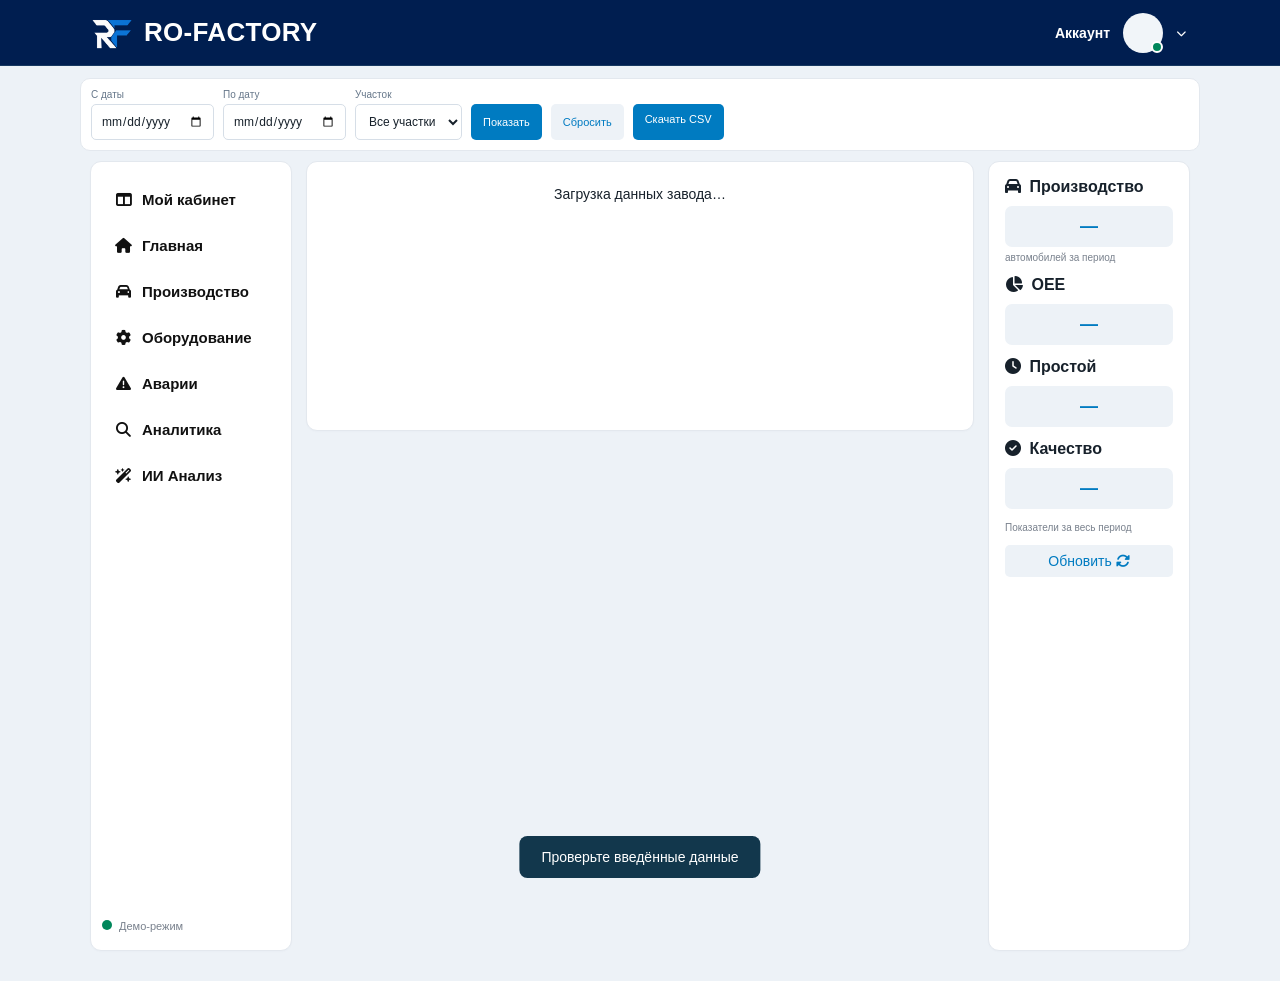
==== commit 7ad00c69: "changes by nurd3v" ====
--- a/static/index.html
+++ b/static/index.html
@@ -70,6 +70,14 @@
       tabindex="-1"
       hidden
     ></button>
+    <section class="filter-toolbar" aria-label="Фильтры отчёта">
+      <label>С даты<input id="filter-start" type="date" /></label>
+      <label>По дату<input id="filter-end" type="date" /></label>
+      <label>Участок<select id="filter-area"><option value="">Все участки</option><option>Сварка</option><option>Окраска</option><option>Сборка</option></select></label>
+      <button id="apply-filters">Показать</button>
+      <button id="clear-filters" class="secondary-button">Сбросить</button>
+      <a id="export-report" class="button-link" href="/api/reports.csv">Скачать CSV</a>
+    </section>
     <div class="layout">
       <aside class="sidebar" id="app-navigation" aria-label="Навигация">
         <div class="drawer-heading">
@@ -100,6 +108,9 @@
           ><a href="#ai" data-page="ai"
             ><i class="fa-solid fa-wand-magic-sparkles" aria-hidden="true"></i>
             <span>ИИ Анализ</span></a
+          ><a href="#shift-entry" data-page="shift-entry" id="shift-entry-link" hidden
+            ><i class="fa-solid fa-pen-to-square" aria-hidden="true"></i>
+            <span>Внести смену</span></a
           >
         </nav>
         <div class="sidebar-bottom">
@@ -161,6 +172,7 @@
           брака
         </button>
       </div>
+      <section id="simulation-comparison" class="comparison-result" hidden></section>
     </dialog>
     <div class="toast" id="toast" role="status"></div>
     <script src="/static/app.js"></script>
--- a/static/styles.css
+++ b/static/styles.css
@@ -1787,3 +1787,22 @@
     font-size: 9px;
   }
 }
+
+/* Report filters and new production workflows */
+[hidden]{display:none!important}
+.filter-toolbar{max-width:1120px;margin:12px auto 0;padding:10px;display:flex;align-items:end;gap:9px;flex-wrap:wrap;background:white;border:1px solid #e3e8ee;border-radius:10px}
+.filter-toolbar label{display:grid;gap:4px;color:#66778a;font-size:10px}
+.filter-toolbar input,.filter-toolbar select,.account-form input,.account-form select{min-height:36px;padding:7px 9px;border:1px solid #d6dee7;border-radius:5px;background:white;color:#17212b;font:12px Arial,sans-serif}
+.filter-toolbar button,.button-link{min-height:36px;padding:9px 12px;border-radius:5px;background:var(--blue);color:white;text-decoration:none;font-size:11px}
+.filter-toolbar .secondary-button{background:var(--bg);color:var(--blue)}
+.layout{margin-top:10px}
+.form-grid{display:grid;grid-template-columns:repeat(2,minmax(0,1fr));gap:12px}
+.account-form.form-grid label{display:grid;gap:6px;font-size:11px;color:#536273}
+.account-form .form-full{grid-column:1/-1}
+.account-form .checkbox-label{display:flex!important;align-items:center;gap:8px!important}
+.account-form .checkbox-label input{min-height:0}
+.danger-button{background:#fff0f0;color:var(--red)}
+.comparison-result{margin-top:14px;padding:12px;border-radius:8px;background:#f2f7fb}
+.comparison-result h3{margin-bottom:8px}
+@media(max-width:1150px){.filter-toolbar{margin-left:10px;margin-right:10px}}
+@media(max-width:720px){.filter-toolbar{align-items:stretch}.filter-toolbar label{flex:1 1 42%}.filter-toolbar input,.filter-toolbar select{width:100%}.filter-toolbar button,.filter-toolbar .button-link{flex:1 1 auto;text-align:center}.form-grid{grid-template-columns:1fr}}
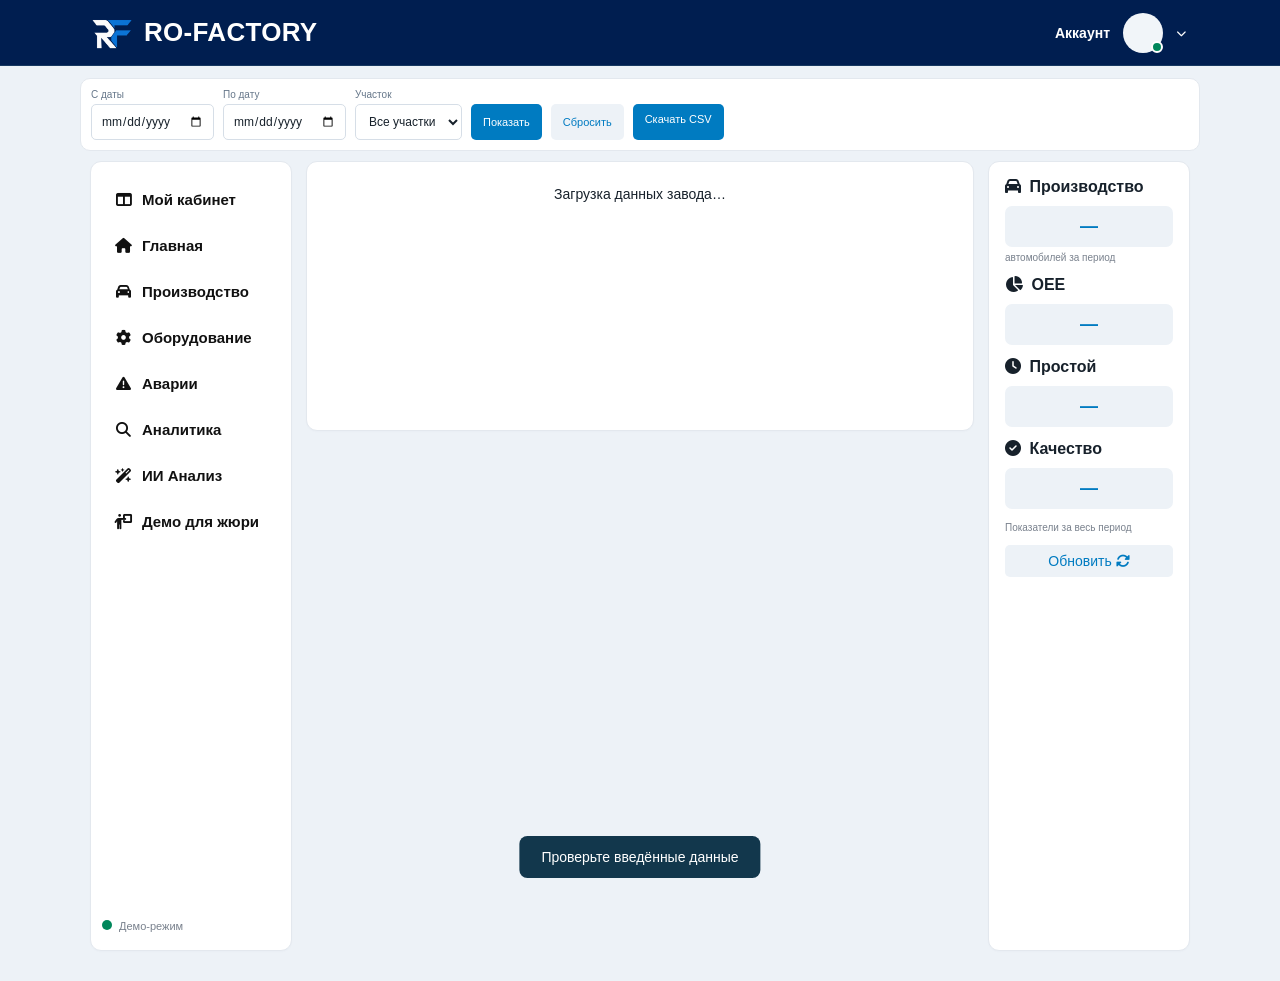
==== commit 62695163: "changes by nurd3v #2" ====
--- a/static/index.html
+++ b/static/index.html
@@ -108,6 +108,8 @@
           ><a href="#ai" data-page="ai"
             ><i class="fa-solid fa-wand-magic-sparkles" aria-hidden="true"></i>
             <span>ИИ Анализ</span></a
+          ><a href="#demo" data-page="demo"><i class="fa-solid fa-person-chalkboard" aria-hidden="true"></i><span>Демо для жюри</span></a
+          ><a href="#audit" data-page="audit" id="audit-link" hidden><i class="fa-solid fa-clipboard-list" aria-hidden="true"></i><span>Журнал действий</span></a
           ><a href="#shift-entry" data-page="shift-entry" id="shift-entry-link" hidden
             ><i class="fa-solid fa-pen-to-square" aria-hidden="true"></i>
             <span>Внести смену</span></a
--- a/static/styles.css
+++ b/static/styles.css
@@ -1804,5 +1804,14 @@
 .danger-button{background:#fff0f0;color:var(--red)}
 .comparison-result{margin-top:14px;padding:12px;border-radius:8px;background:#f2f7fb}
 .comparison-result h3{margin-bottom:8px}
+.maintenance-alerts{display:grid;grid-template-columns:repeat(auto-fit,minmax(210px,1fr));gap:10px}
+.maintenance-alert{display:grid;gap:5px;padding:12px;border-left:4px solid #e6a700;border-radius:6px;background:#fff9e8}
+.maintenance-alert.overdue{border-color:#c62828;background:#fff0f0;color:#8d1717}
+.maintenance-alert span,.maintenance-alert strong{font-size:12px}
+.demo-steps{display:grid;gap:12px;padding-left:24px;line-height:1.55}
+.csv-import{margin-top:18px;padding:14px;border:1px solid #e3e8ee;border-radius:8px;background:#f8fafc}
+.csv-import form{display:grid;gap:10px;margin-top:10px}
+.csv-import input{display:block;margin-top:6px}
+.csv-import .form-error{color:#a11}
 @media(max-width:1150px){.filter-toolbar{margin-left:10px;margin-right:10px}}
 @media(max-width:720px){.filter-toolbar{align-items:stretch}.filter-toolbar label{flex:1 1 42%}.filter-toolbar input,.filter-toolbar select{width:100%}.filter-toolbar button,.filter-toolbar .button-link{flex:1 1 auto;text-align:center}.form-grid{grid-template-columns:1fr}}
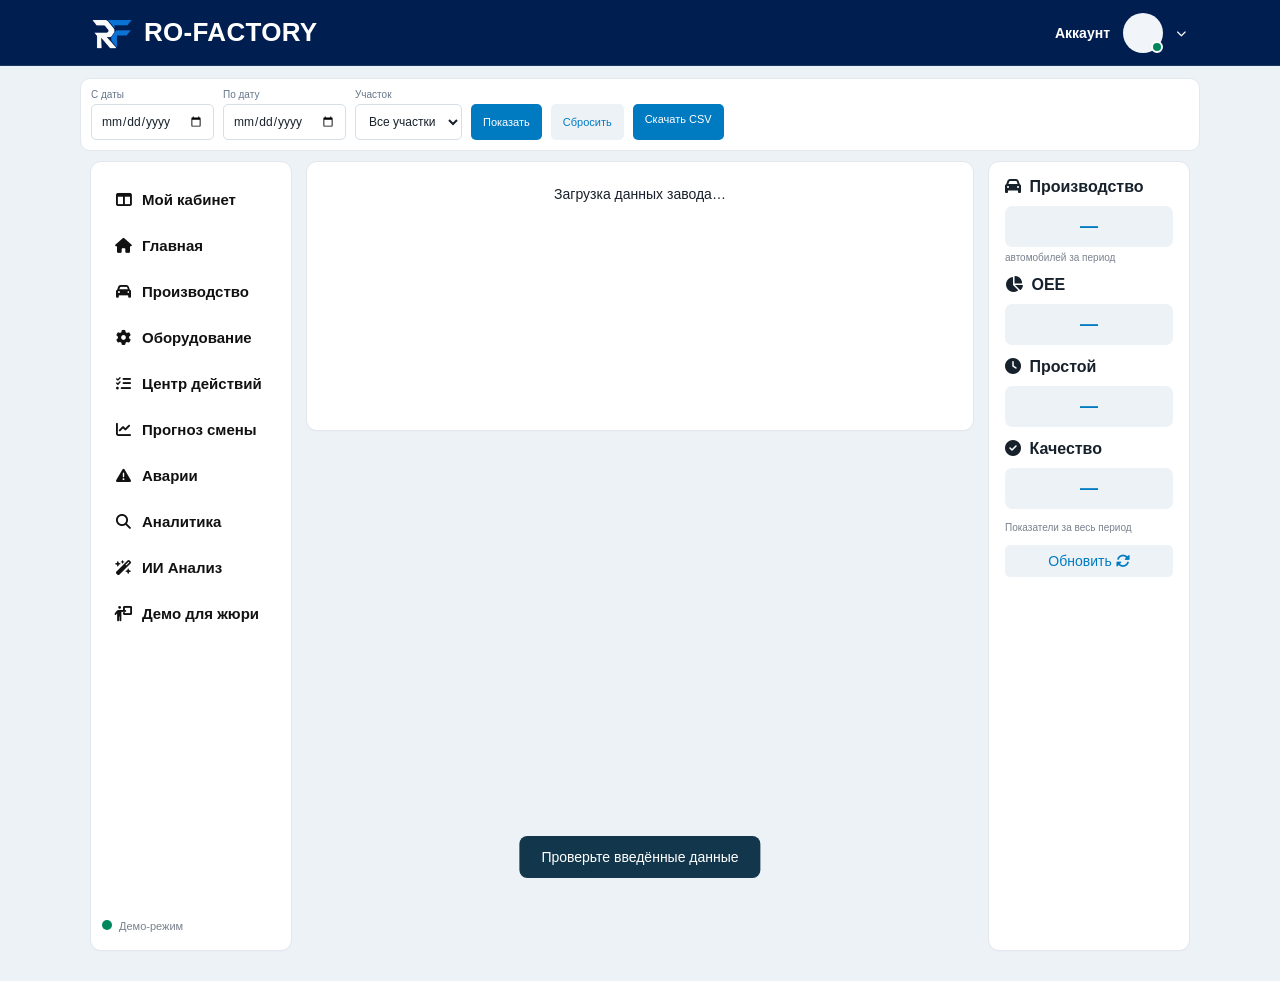
==== commit 4e9f2503: "final decisons" ====
--- a/static/index.html
+++ b/static/index.html
@@ -99,6 +99,12 @@
           ><a href="#equipment" data-page="equipment"
             ><i class="fa-solid fa-gear" aria-hidden="true"></i>
             <span>Оборудование</span></a
+          ><a href="#actions" data-page="actions"
+            ><i class="fa-solid fa-list-check" aria-hidden="true"></i>
+            <span>Центр действий</span></a
+          ><a href="#forecast" data-page="forecast"
+            ><i class="fa-solid fa-chart-line" aria-hidden="true"></i>
+            <span>Прогноз смены</span></a
           ><a href="#incidents" data-page="incidents"
             ><i class="fa-solid fa-triangle-exclamation" aria-hidden="true"></i>
             <span>Аварии</span></a
--- a/static/styles.css
+++ b/static/styles.css
@@ -1813,5 +1813,27 @@
 .csv-import form{display:grid;gap:10px;margin-top:10px}
 .csv-import input{display:block;margin-top:6px}
 .csv-import .form-error{color:#a11}
+.action-list,.forecast-grid{display:grid;gap:12px}
+.action-card,.forecast-card,.forecast-method{padding:14px;border:1px solid #e3e8ee;border-radius:8px;background:#fff}
+.action-card{border-left:4px solid #dfaa2b}
+.action-card.critical,.action-card.high,.forecast-card.at_risk{border-left-color:#c62828}
+.action-card.resolved{opacity:.72;border-left-color:#25805a}
+.action-head,.forecast-card>div{display:flex;align-items:center;justify-content:space-between;gap:10px}
+.action-card h3{margin:10px 0 6px}
+.action-card p,.forecast-method p{margin:6px 0}
+.action-controls{display:flex;align-items:end;gap:10px;flex-wrap:wrap;margin-top:12px}
+.action-controls label{display:grid;gap:4px;font-size:11px}
+.action-controls input,.action-controls select{min-height:34px;padding:7px;border:1px solid #d6dee7;border-radius:5px}
+.forecast-grid{grid-template-columns:repeat(auto-fit,minmax(230px,1fr))}
+.forecast-card{display:grid;gap:6px}
+.forecast-card.on_track{border-top:3px solid #25805a}
+.forecast-card.at_risk{border-top:3px solid #c62828}
+.forecast-card strong{font-size:20px}
+.forecast-card small,.forecast-method small{color:#66778a;line-height:1.5}
+.forecast-method{margin-top:14px;background:#f8fafc;line-height:1.5}
+.forecast-method ul{margin:8px 0;padding-left:22px}
+.impact-estimate{margin:12px 0;padding:12px;border-left:4px solid #d99a13;border-radius:6px;background:#fff8e6}
+.impact-estimate p{margin:6px 0;color:#536273}
+.impact-estimate strong{display:block;margin-top:6px}
 @media(max-width:1150px){.filter-toolbar{margin-left:10px;margin-right:10px}}
 @media(max-width:720px){.filter-toolbar{align-items:stretch}.filter-toolbar label{flex:1 1 42%}.filter-toolbar input,.filter-toolbar select{width:100%}.filter-toolbar button,.filter-toolbar .button-link{flex:1 1 auto;text-align:center}.form-grid{grid-template-columns:1fr}}
